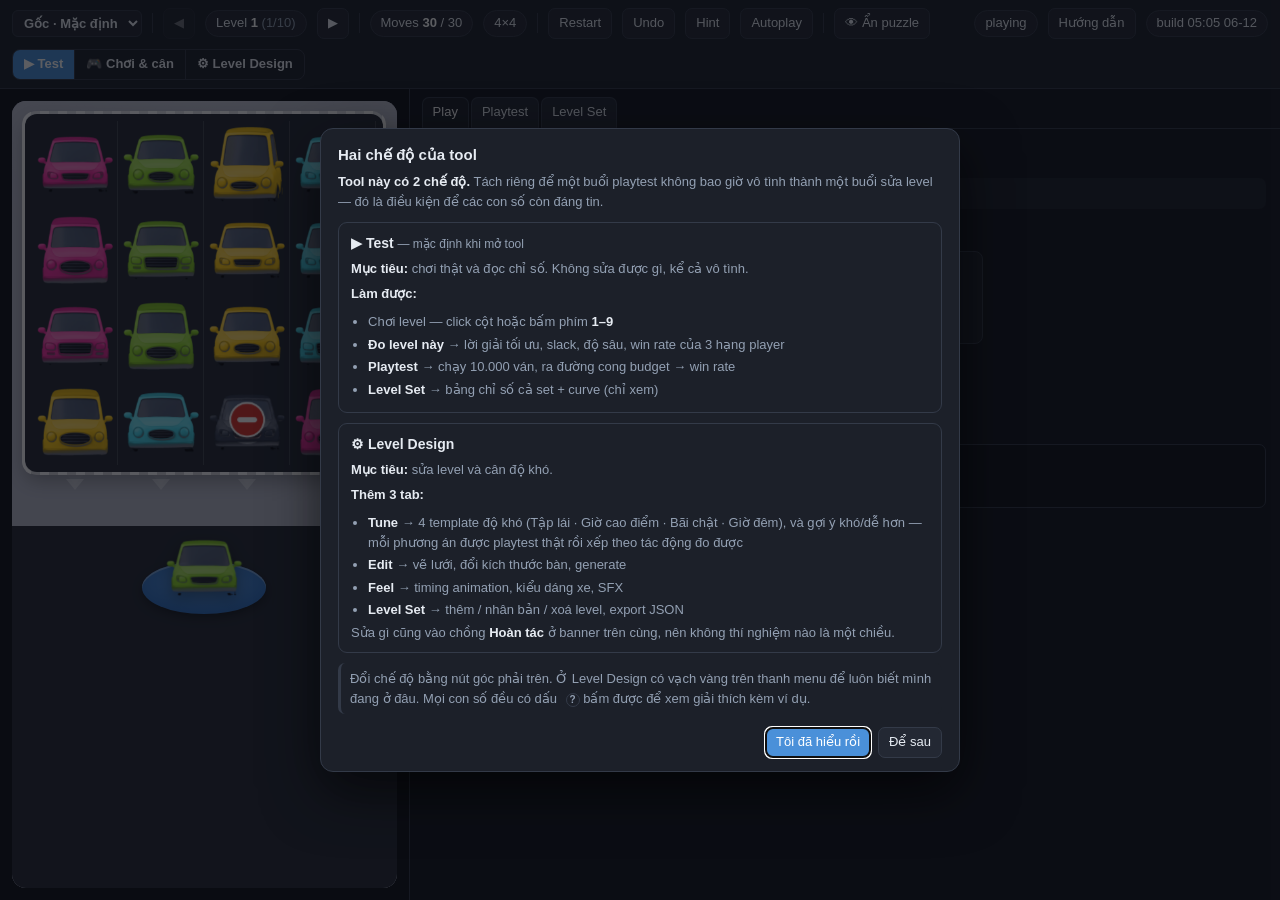
==== index.html @ ee34b53f "feat: four difficulty campaigns over the same ten levels A campaign is an approach, not a slope. Eac" ====
<!doctype html>
<html lang="vi">
<head>
<meta charset="utf-8">
<meta name="viewport" content="width=device-width,initial-scale=1">
<title>Car Sort — Level &amp; Feel Tool</title>
<link rel="icon" href="data:image/svg+xml,%3Csvg xmlns='http://www.w3.org/2000/svg' viewBox='0 0 32 32'%3E%3Crect width='32' height='32' rx='7' fill='%234a90d9'/%3E%3Crect x='7' y='5' width='18' height='22' rx='6' fill='%23f0c132'/%3E%3Crect x='11' y='21' width='10' height='3' rx='1.5' fill='%23000' opacity='.45'/%3E%3C/svg%3E">
<!-- Dev tool: the stylesheet is written with a cache-busting token because
     Chrome keeps it in the per-tab memory cache even when the server says
     no-store, and a stale sheet silently breaks the board layout. -->
<script>document.write('<link rel="stylesheet" href="css/tool.css?t=' + Date.now() + '">');</script>
</head>
<body>
<div id="app">
  <div id="top">
    <select id="setPick" title="Bộ cấp độ — đổi bộ là về level 1"></select>
    <span class="sep"></span>
    <button id="prevLv" title="Level trước">◀</button>
    <span class="badge">Level <b id="lvName">1</b> <span id="lvCount" style="color:var(--ink-dim)"></span></span>
    <button id="nextLv" title="Level sau">▶</button>
    <span class="sep"></span>
    <span class="badge" id="movesBadge">Moves <b>0</b></span>
    <span class="badge" id="sizeBadge">4×4</span>
    <span class="sep"></span>
    <button id="restart">Restart</button>
    <button id="undo">Undo</button>
    <button id="hint">Hint</button>
    <button id="autoplay">Autoplay</button>
    <span class="sep"></span>
    <button id="boardToggle" title="Ẩn/hiện khung puzzle — chỉ là hiển thị, không ảnh hưởng logic (phím B)"></button>
    <span class="grow"></span>
    <span class="badge" id="statusBadge">playing</span>
    <button id="helpGuide" title="Hướng dẫn 2 chế độ">Hướng dẫn</button>
    <span class="badge" id="buildStamp" title="thời điểm src/tool.js được sửa lần cuối — dùng để biết browser đã nạp bản mới chưa">build …</span>
    <span class="modes" id="modeSwitch">
      <button data-mode="test" title="Chỉ chơi và đọc chỉ số, không sửa được gì">▶ Test</button>
      <button data-mode="playtune" title="Chơi rồi nâng/hạ bậc ngay tại bàn, ghi nhật ký">🎮 Chơi &amp; cân</button>
      <button data-mode="design" title="Sửa lưới, cân độ khó, game feel">⚙ Level Design</button>
    </span>
  </div>

  <div id="playtuneBar"></div>
  <div id="tuneBanner"></div>

  <div id="main">
    <div id="boardWrap">
      <div id="stage">
        <div class="result" id="result"></div>
      </div>
    </div>

    <div id="side">
      <div id="tabs">
        <button data-tab="play" class="on">Play</button>
        <button class="playtune-only" data-tab="journal">Nhật ký</button>
        <button class="design-only" data-tab="tune">Tune</button>
        <button class="design-only" data-tab="edit">Edit</button>
        <button data-tab="playtest">Playtest</button>
        <button class="design-only" data-tab="feel">Feel</button>
        <button data-tab="set">Level Set</button>
      </div>
      <div id="panels">

        <div class="panel on" data-panel="play">
          <div class="row">
            <button class="primary" id="analyzePlay">Đo level này</button>
            <span class="hint" id="analyzePlayNote" style="margin:0">chạy solver + playtest nhanh để xem chỉ số</span>
          </div>
          <div class="flag" id="modeHint" style="margin-bottom:10px"></div>
          <h3>Level hiện tại</h3>
          <div class="metrics" id="playMetrics"></div>
          <h3>Đọc số thế nào</h3>
          <div class="hint">Bấm dấu <span class="help" data-help="do-sau"></span> cạnh bất kỳ con số nào để xem giải thích kèm ví dụ lấy từ chính 10 level này.</div>
          <h3>Move log</h3>
          <div class="log" id="moveLog">—</div>
        </div>

        <div class="panel" data-panel="journal">
          <div id="setIntent" class="card"></div>
          <h3>Bậc đã chốt cho từng level</h3>
          <div id="journalSet"></div>
          <h3>Curve bậc</h3>
          <div id="journalCurve"></div>
          <h3>Nhật ký lượt chơi</h3>
          <div class="row">
            <button id="journalClear">Xoá nhật ký</button>
            <button id="journalCopy">Copy JSON</button>
            <span class="hint" id="journalCount" style="margin:0"></span>
          </div>
          <div id="journalLog"></div>
        </div>

        <div class="panel" data-panel="tune">
          <h3>Template độ khó <span class="help" data-help="template"></span></h3>
          <div class="row">
            <span class="hint" id="tplNow" style="margin:0">—</span>
          </div>
          <div class="row">
            <label style="min-width:0">Áp dụng cho</label>
            <select id="tplScope">
              <option value="one">chỉ level đang chọn</option>
              <option value="all">toàn bộ level</option>
              <option value="range">khoảng tuỳ chọn</option>
            </select>
            <span id="tplRange" style="display:none">
              <label style="min-width:0">từ</label>
              <input type="number" id="tplFrom" value="1" min="1" style="width:56px">
              <label style="min-width:0">đến</label>
              <input type="number" id="tplTo" value="10" min="1" style="width:56px">
            </span>
            <span class="grow" style="flex:1"></span>
            <label style="min-width:0">seed</label>
            <input type="number" id="tplSeed" value="1" style="width:56px">
            <span class="hint" id="tplProgress" style="margin:0"></span>
          </div>
          <div id="tplCards"></div>
          <details style="margin-top:8px">
            <summary class="hint" style="cursor:pointer">Sửa template (JSON)</summary>
            <textarea id="tplJson" rows="14" spellcheck="false"></textarea>
            <div class="row"><button id="tplLoad">Nạp JSON này</button><button id="tplReset">Về mặc định</button></div>
          </details>

          <h3>Cân chỉnh độ khó <span class="help" data-help="do-kho"></span></h3>
          <div class="metrics" id="tunerScore"></div>
          <div class="row" style="margin-top:9px">
            <button class="primary" id="wantHarder">Muốn khó hơn</button>
            <button class="primary" id="wantEasier">Muốn dễ hơn</button>
            <label style="min-width:0">playout / phương án <span class="help" data-help="playout-runs"></span></label>
            <input type="number" id="suggestRuns" value="900" step="300" style="width:82px">
            <span id="suggestProgress" class="hint" style="margin:0"></span>
          </div>
          <div id="suggestions"></div>

          <h3>Phân tích solver</h3>
          <div class="row">
            <button class="primary" id="analyze">Analyze level này</button>
            <label style="min-width:0">node cap</label>
            <input type="number" id="nodeCap" value="300000" step="50000" style="width:96px">
            <label style="min-width:0">playouts</label>
            <input type="number" id="runs" value="300" step="50" style="width:74px">
            <label style="min-width:0">lỗi tay <span class="help" data-help="loi-tay"></span></label>
            <input type="number" id="eps" value="0.08" step="0.02" min="0" max="1" style="width:64px">
          </div>
          <div class="metrics" id="tuneMetrics"></div>
          <h3>Đánh giá</h3>
          <div class="flags" id="tuneFlags"></div>
          <h3>Move budget</h3>
          <div class="row">
            <label>slack mục tiêu</label>
            <input type="number" id="slackTarget" value="1.6" step="0.1" min="1" style="width:74px">
            <button id="applyBudget">Set budget = minMoves × slack</button>
          </div>
          <h3>Lời giải tối ưu</h3>
          <div class="log" id="solutionLog">chưa analyze</div>
        </div>

        <div class="panel" data-panel="edit">
          <div class="row">
            <label>cols × rows</label>
            <input type="number" id="edCols" min="2" max="9" style="width:60px">
            <input type="number" id="edRows" min="2" max="9" style="width:60px">
            <label style="min-width:0">moves</label>
            <input type="number" id="edMoves" min="1" style="width:74px">
            <label style="min-width:0">theme</label>
            <select id="edTheme"><option value="city">city</option><option value="suburb">suburb</option></select>
          </div>
          <h3>Brush</h3>
          <div class="swatches" id="brushes"></div>
          <div class="row" style="margin-top:7px">
            <label style="min-width:0"><input type="checkbox" id="brushHidden"> tô kèm ẩn (?)</label>
            <span class="hint" style="margin:0">Click ô = tô. Right-click ô = bật/tắt ẩn.</span>
          </div>
          <h3>Grid <span class="hint" style="margin:0">(hàng trên = đỉnh cột, xe chèn vào đây)</span></h3>
          <div id="editGrid"></div>
          <div class="row"><label>xe trên pad</label><div id="padCell"></div></div>
          <h3>Đếm xe</h3>
          <div class="countList" id="counts"></div>
          <div class="flags" id="editFlags" style="margin-top:8px"></div>
          <h3>Generate</h3>
          <div class="row">
            <label>số màu</label><input type="number" id="genColors" value="4" min="1" max="9" style="width:60px">
            <label style="min-width:0">strays</label><input type="number" id="genStrays" value="6" min="0" style="width:60px">
            <label style="min-width:0">ẩn</label><input type="number" id="genHidden" value="0" min="0" style="width:60px">
            <label style="min-width:0">seed</label><input type="number" id="genSeed" value="1" style="width:60px">
          </div>
          <div class="row">
            <label><input type="checkbox" id="genRevInGrid" checked> xe ngược chiều nằm trong grid</label>
            <button id="genBtn">Generate vào level này</button>
          </div>
          <div class="hint">Sinh từ bàn đã giải rồi chỉ đổi chỗ 2 xe, nên luôn hợp lệ. <b>strays</b> = số lần đổi chỗ, là dial độ khó chính. Muốn có <b>choice</b> thật thì đặt số màu &lt; số cột — khi đó 2 cột cùng màu và player phải chọn.</div>
        </div>

        <div class="panel" data-panel="playtest">
          <div class="row">
            <button class="primary" id="runPlaytest">Chạy playtest</button>
            <label style="min-width:0">số lần</label>
            <input type="number" id="ptRuns" value="10000" step="1000" style="width:96px">
            <label style="min-width:0"><input type="checkbox" id="ptBlind" checked> player không thấy xe ẩn</label>
            <span id="ptProgress" class="hint" style="margin:0"></span>
          </div>
          <div class="hint">Mỗi lần chơi được chạy với budget <b>không giới hạn</b> rồi ghi lại số move thực dùng. Một lượt chạy cho ra luôn cả đường cong budget → win rate, nên câu hỏi không còn là "50 move có ổn không" mà là "muốn win rate bao nhiêu thì đặt budget mấy".</div>
          <div id="ptSummary"></div>
          <h3>Budget → win rate <span class="help" data-help="budget-curve"></span></h3>
          <div id="ptCurve"></div>
          <h3>Số move thực dùng</h3>
          <div id="ptHist"></div>
          <h3>Kết luận <span class="help" data-help="no-dead-end"></span></h3>
          <div class="flags" id="ptFlags"></div>
        </div>

        <div class="panel" data-panel="feel">
          <div class="row">
            <label>preset</label>
            <select id="feelPreset"></select>
            <button id="feelReset">Reset</button>
            <label style="min-width:0"><input type="checkbox" id="sfxOn" checked> SFX</label>
            <label style="min-width:0"><input type="checkbox" id="useSprites"> dùng sprite xe (assets/shapes)</label>
          </div>
          <div id="feelSliders"></div>
          <h3>Feel JSON</h3>
          <textarea id="feelJson" rows="9" spellcheck="false"></textarea>
          <div class="row"><button id="feelLoad">Load JSON này</button><button id="feelCopy">Copy</button></div>
        </div>

        <div class="panel" data-panel="set">
          <div class="row">
            <button class="primary" id="runAll">Analyze cả set</button>
            <span class="design-only"><button id="addLevel">+ Level</button></span>
            <span class="design-only"><button id="dupLevel">Duplicate</button></span>
            <span class="design-only"><button id="delLevel">Delete</button></span>
          </div>
          <div id="setTableWrap"><table class="grid" id="setTable"></table></div>
          <h3>Curve</h3>
          <div id="curve"></div>
          <div class="design-only">
            <h3>Export</h3>
            <div class="row">
              <button class="primary" id="exportBtn">Xuất JSON set</button>
              <button id="downloadBtn">Download .json</button>
              <button id="importBtn">Import từ textarea</button>
            </div>
            <textarea id="exportJson" rows="14" spellcheck="false"></textarea>
          </div>
        </div>

      </div>
    </div>
  </div>
</div>

<script>
/* Dev tool: every module is written with a cache-busting token. Chrome keeps
   src/*.js in the per-tab memory cache even when the server says no-store, and
   a stale module presents as "my change did not show up". document.write keeps
   the load order, which plain dynamic injection would not. */
(function () {
  var t = Date.now();
  [ 'help', 'modal', 'sprites', 'engine', 'levels', 'sets', 'solver', 'gen', 'playtest',
    'tuner', 'difficulty', 'feel', 'render', 'tool'
  ].forEach(function (m) {
    document.write('<script src="src/' + m + '.js?t=' + t + '"><\/script>');
  });
})();
</script>
</body>
</html>
---- css/tool.css ----
:root {
  --bg: #14171f;
  --panel: #1c2029;
  --panel-2: #232833;
  --line: #333a48;
  --ink: #e6ebf2;
  --ink-dim: #93a0b3;
  --accent: #4a90d9;
  --good: #4ec97a;
  --warn: #e8b13a;
  --bad: #e05c4c;
  --road: #262b36;
  --ground: #b9bccb;
}
* { box-sizing: border-box; }
html, body { height: 100%; margin: 0; }
body {
  background: var(--bg); color: var(--ink);
  font: 13px/1.45 -apple-system, "SF Pro Text", Inter, Segoe UI, Roboto, sans-serif;
  overflow: hidden;
}
button, input, select, textarea { font: inherit; color: inherit; }
button {
  background: var(--panel-2); border: 1px solid var(--line); color: var(--ink);
  border-radius: 7px; padding: 5px 10px; cursor: pointer;
}
button:hover { border-color: var(--accent); }
button:disabled { opacity: .4; cursor: default; }
button.primary { background: var(--accent); border-color: var(--accent); color: #fff; }
button.ghost { background: transparent; }
input[type="number"], input[type="text"], select, textarea {
  background: var(--panel-2); border: 1px solid var(--line); border-radius: 6px; padding: 4px 7px;
}
textarea { width: 100%; font-family: ui-monospace, SFMono-Regular, Menlo, monospace; font-size: 11px; }

/* ---------- shell ---------- */
#app { display: flex; flex-direction: column; height: 100%; }
#top {
  display: flex; align-items: center; gap: 10px; flex-wrap: wrap;
  padding: 8px 12px; background: var(--panel); border-bottom: 1px solid var(--line);
}
#top .sep { width: 1px; height: 20px; background: var(--line); }
#top .grow { flex: 1; }
.badge {
  background: var(--panel-2); border: 1px solid var(--line); border-radius: 999px;
  padding: 3px 10px; font-variant-numeric: tabular-nums;
}
.badge b { color: #fff; }
.badge.warn { border-color: var(--warn); color: var(--warn); }
.badge.bad { border-color: var(--bad); color: var(--bad); }
.badge.good { border-color: var(--good); color: var(--good); }

#main { flex: 1; display: flex; min-height: 0; }
#boardWrap {
  flex: 0 0 clamp(300px, 32vw, 520px);
  display: flex; align-items: stretch; padding: 12px;
  border-right: 1px solid var(--line); background: #10131a;
}
#side { flex: 1; min-width: 0; display: flex; flex-direction: column; }
#tabs { display: flex; gap: 2px; padding: 8px 12px 0; border-bottom: 1px solid var(--line); }
#tabs button { border-radius: 7px 7px 0 0; border-bottom-color: transparent; }
#tabs button.on { background: var(--panel); color: #fff; border-color: var(--line); border-bottom-color: var(--panel); }
#panels { flex: 1; overflow: auto; padding: 12px 14px 40px; }
.panel { display: none; }
.panel.on { display: block; }

h3 { margin: 16px 0 8px; font-size: 12px; letter-spacing: .06em; text-transform: uppercase; color: var(--ink-dim); }
h3:first-child { margin-top: 0; }
.row { display: flex; align-items: center; gap: 8px; margin-bottom: 7px; flex-wrap: wrap; }
.row > label { min-width: 116px; color: var(--ink-dim); }
.hint { color: var(--ink-dim); font-size: 12px; margin: 6px 0; }
.card { background: var(--panel); border: 1px solid var(--line); border-radius: 9px; padding: 10px 12px; margin-bottom: 10px; }

/* ---------- metrics ---------- */
.metrics { display: grid; grid-template-columns: repeat(auto-fill, minmax(126px, 1fr)); gap: 8px; }
.metric { background: var(--panel); border: 1px solid var(--line); border-radius: 8px; padding: 8px 10px; }
.metric .k { color: var(--ink-dim); font-size: 11px; }
.metric .v { font-size: 19px; font-variant-numeric: tabular-nums; }
.metric.good { border-color: rgba(78,201,122,.55); }
.metric.warn { border-color: rgba(232,177,58,.55); }
.metric.bad  { border-color: rgba(224,92,76,.6); }
.metric .n { color: var(--ink-dim); font-size: 11px; }

table.grid { width: 100%; border-collapse: collapse; font-variant-numeric: tabular-nums; }
table.grid th, table.grid td { padding: 5px 7px; border-bottom: 1px solid var(--line); text-align: right; }
table.grid th { color: var(--ink-dim); font-weight: 500; font-size: 11px; text-align: right; }
table.grid th:first-child, table.grid td:first-child { text-align: left; }
table.grid tr.on td { background: rgba(74,144,217,.14); }
table.grid tbody tr { cursor: pointer; }
table.grid tbody tr:hover td { background: rgba(255,255,255,.04); }
td.f-bad { color: var(--bad); } td.f-warn { color: var(--warn); } td.f-good { color: var(--good); }

.flags { display: flex; flex-direction: column; gap: 5px; }
.flag { padding: 6px 9px; border-radius: 7px; border-left: 3px solid var(--line); background: var(--panel); }
.flag.bad { border-left-color: var(--bad); }
.flag.warn { border-left-color: var(--warn); }
.flag.good { border-left-color: var(--good); }

/* ---------- editor ---------- */
.swatches { display: flex; flex-wrap: wrap; gap: 5px; }
.sw {
  width: 26px; height: 26px; border-radius: 6px; border: 2px solid transparent;
  cursor: pointer; position: relative;
}
.sw.on { border-color: #fff; }
.sw.rev { background: #3a4050; display: grid; place-items: center; }
.sw.rev::after { content: ''; width: 15px; height: 15px; border-radius: 50%; background: #d8332b; box-shadow: inset 0 0 0 2px #fff; }
.sw.rev::before { content: ''; position: absolute; width: 9px; height: 2.5px; background: #fff; border-radius: 2px; z-index: 2; }
.sw.q { background: #171a22; color: #7b7ce0; font-weight: 700; display: grid; place-items: center; }
.editGrid { display: inline-grid; gap: 3px; margin: 6px 0; }
.editCell {
  width: 30px; height: 34px; border-radius: 6px; cursor: pointer;
  border: 1px solid rgba(0,0,0,.35); position: relative;
}
.editCell.hid::after {
  content: '?'; position: absolute; inset: 0; display: grid; place-items: center;
  background: rgba(8,9,14,.82); color: #8f90ee; font-weight: 700; border-radius: 5px;
}
.editCell.rev { background: #3a4050; }
.editCell.rev::before {
  content: ''; position: absolute; inset: 0; margin: auto; width: 15px; height: 15px;
  border-radius: 50%; background: #d8332b; box-shadow: inset 0 0 0 2px #fff;
}
.editCell.rev::after {
  content: ''; position: absolute; inset: 0; margin: auto; width: 9px; height: 2.5px;
  background: #fff; border-radius: 2px; z-index: 2;
}
.countList { display: flex; flex-wrap: wrap; gap: 6px; }
.countPill { display: flex; align-items: center; gap: 5px; background: var(--panel); border: 1px solid var(--line); border-radius: 999px; padding: 2px 9px 2px 4px; }
.countPill i { width: 14px; height: 14px; border-radius: 4px; display: block; }
.countPill.bad { border-color: var(--bad); color: var(--bad); }

/* ---------- feel sliders ---------- */
.slider { display: grid; grid-template-columns: 1fr 132px 58px; gap: 9px; align-items: center; margin-bottom: 5px; }
.slider label { color: var(--ink-dim); }
.slider output { text-align: right; font-variant-numeric: tabular-nums; }
input[type="range"] { width: 100%; accent-color: var(--accent); }

/* ================= BOARD ================= */
.stage {
  position: relative; flex: 1; border-radius: 14px; overflow: hidden;
  background: var(--ground);
  --ground: #b9bccb;
}
.stage.theme-suburb { --ground: #c9c3b4; }
.stage::before {
  content: ''; position: absolute; inset: 0;
  background:
    radial-gradient(120% 60% at 50% -10%, rgba(255,255,255,.16), transparent 60%),
    var(--ground);
}
.stage::after {
  content: ''; position: absolute; left: 0; right: 0; bottom: 0; height: 46%;
  background: var(--road);
}
.stage.shake { animation: shake .26s; }
@keyframes shake {
  0%,100% { transform: translateX(0); }
  25% { transform: translateX(-5px); } 75% { transform: translateX(5px); }
}

.lot { position: absolute; border-radius: 12px; background: var(--road); z-index: 1;
       box-shadow: 0 0 0 3px rgba(255,255,255,.55), 0 8px 20px rgba(0,0,0,.3); }
.lot::before {
  content: ''; position: absolute; inset: -3px; border-radius: 13px;
  background: repeating-linear-gradient(90deg, #fff 0 9px, transparent 9px 18px);
  -webkit-mask: linear-gradient(#000 0 0) content-box, linear-gradient(#000 0 0);
  -webkit-mask-composite: xor; mask-composite: exclude; padding: 3px; opacity: .85;
}
.lot-inner { position: absolute; }
.lot-inner::before {
  content: ''; position: absolute; inset: 0;
  background: repeating-linear-gradient(90deg,
    transparent 0 calc(var(--cell) - 1px), rgba(255,255,255,.13) calc(var(--cell) - 1px) var(--cell));
}
.gate-row { position: absolute; display: flex; z-index: 2; }
.gate { position: relative; display: grid; place-items: center; }
.gate-arrow {
  width: 0; height: 0; border-left: 9px solid transparent; border-right: 9px solid transparent;
  border-top: 11px solid rgba(255,255,255,.30);
  filter: drop-shadow(0 -5px 0 rgba(255,255,255,.16));
}
.gate.done .gate-arrow { display: none; }
.gate-check { display: none; }
.gate.done .gate-check {
  display: block; width: 19px; height: 19px; border-radius: 5px;
  background: #2f7de0; box-shadow: 0 0 0 2px #fff inset, 0 2px 6px rgba(0,0,0,.4);
  position: relative;
}
.gate.done .gate-check::after {
  content: ''; position: absolute; left: 5px; top: 3px; width: 6px; height: 10px;
  border: solid #6ee07a; border-width: 0 2.6px 2.6px 0; transform: rotate(42deg);
}
.gate.nudge { animation: nudge .4s; }
@keyframes nudge { 0%,100% { transform: translateY(0); } 50% { transform: translateY(4px); } }

.pad-spot {
  position: absolute; z-index: 1; border-radius: 50%;
  background: radial-gradient(60% 60% at 50% 40%, #5a9ce8, #2f6fc0);
  box-shadow: 0 4px 10px rgba(0,0,0,.35), inset 0 2px 0 rgba(255,255,255,.3);
}
.car-layer, .hit-layer, .fx-layer { position: absolute; inset: 0; }
.car-layer { z-index: 3; }
.hit-layer { z-index: 5; }
.fx-layer { z-index: 6; pointer-events: none; }

.hit { position: absolute; cursor: pointer; border-radius: 8px; }
.hit:hover { background: rgba(255,255,255,.07); }
.hit.locked { cursor: default; }
.hit.locked:hover { background: none; }
.hit.hint { animation: hintPulse .7s 2; background: rgba(255,255,255,.16); }
.hit.bad { animation: hintPulse .7s 1; background: rgba(224,92,76,.25); }
@keyframes hintPulse { 0%,100% { box-shadow: inset 0 0 0 0 rgba(255,255,255,.7); } 50% { box-shadow: inset 0 0 0 3px rgba(255,255,255,.7); } }

/* ---------- the car ---------- */
.car {
  position: absolute; left: 0; top: 0; will-change: transform;
  --car-color: #888; --shadow: .45; --pop: 1.14; --pop-dur: 300ms;
}
.car-body {
  position: absolute; inset: 0; border-radius: 26% 26% 30% 30% / 20% 20% 22% 22%;
  background:
    linear-gradient(180deg, color-mix(in srgb, var(--car-color) 82%, #fff) 0%, var(--car-color) 42%,
                    color-mix(in srgb, var(--car-color) 78%, #000) 100%);
  box-shadow:
    0 calc(4px * var(--shadow)) calc(9px * var(--shadow)) rgba(0,0,0,calc(.6 * var(--shadow))),
    inset 0 -2px 3px rgba(0,0,0,.28), inset 0 2px 2px rgba(255,255,255,.28);
}
.car-body::before, .car-body::after {   /* wing mirrors */
  content: ''; position: absolute; top: 31%; width: 9%; height: 11%; border-radius: 3px;
  background: color-mix(in srgb, var(--car-color) 70%, #000);
}
.car-body::before { left: -6%; }
.car-body::after  { right: -6%; }
.car-roof {
  position: absolute; left: 15%; right: 15%; top: 6%; height: 40%;
  border-radius: 30% 30% 14% 14% / 34% 34% 16% 16%;
  background: linear-gradient(180deg, color-mix(in srgb, var(--car-color) 90%, #fff), var(--car-color));
}
.car-glass {
  position: absolute; left: 19%; right: 19%; top: 40%; height: 21%;
  border-radius: 18% 18% 34% 34% / 40%;
  background: linear-gradient(180deg, rgba(255,255,255,.34), rgba(255,255,255,.10));
  box-shadow: inset 0 1px 2px rgba(0,0,0,.18);
}
.car-grill {
  position: absolute; left: 32%; right: 32%; bottom: 9%; height: 7%;
  border-radius: 4px; background: rgba(0,0,0,.4);
  box-shadow: inset 0 1px 1px rgba(255,255,255,.18);
}
.car-lights { position: absolute; left: 0; right: 0; bottom: 18%; }
.car-lights i {
  position: absolute; width: 15%; height: 0; padding-bottom: 15%; border-radius: 50%;
  background: radial-gradient(circle at 40% 35%, #fff, color-mix(in srgb, var(--car-color) 55%, #fff));
  opacity: .92;
}
.car-lights i:first-child { left: 13%; }
.car-lights i:last-child  { right: 13%; }
.car-eyes { position: absolute; left: 0; right: 0; top: 44%; display: none; }
.car.is-happy .car-eyes { display: block; }
.car-eyes i {
  position: absolute; width: 15%; height: 0; padding-bottom: 9%;
  border-bottom: 2.2px solid #2a2d38; border-radius: 0 0 50% 50%;
}
.car-eyes i:first-child { left: 24%; }
.car-eyes i:last-child  { right: 24%; }

.car.is-rev .car-roof, .car.is-rev .car-glass, .car.is-rev .car-grill, .car.is-rev .car-lights { opacity: .28; }
.car-sign { display: none; }
.car.is-rev .car-sign {
  display: block; position: absolute; inset: 0; margin: auto;
  width: 46%; height: 0; padding-bottom: 46%; border-radius: 50%;
  background: #d8332b; box-shadow: 0 0 0 3px #fff, 0 2px 5px rgba(0,0,0,.45); z-index: 3;
}
.car.is-rev .car-sign::after {
  content: ''; position: absolute; left: 18%; right: 18%; top: 44%; height: 12%;
  background: #fff; border-radius: 3px;
}
.car-q { display: none; }
.car.is-hidden .car-body {
  background: linear-gradient(180deg, #1e2230, #0e111a);
  box-shadow: 0 calc(4px * var(--shadow)) calc(9px * var(--shadow)) rgba(0,0,0,.6), inset 0 0 0 1px rgba(120,124,230,.25);
}
.car.is-hidden .car-roof, .car.is-hidden .car-glass,
.car.is-hidden .car-grill, .car.is-hidden .car-lights,
.car.is-hidden .car-sign, .car.is-hidden .car-eyes { opacity: .12; }
.car.is-hidden .car-q {
  display: grid; place-items: center; position: absolute; inset: 0; z-index: 3;
  color: #7d7fe6; font-weight: 800; font-size: 150%; text-shadow: 0 1px 3px rgba(0,0,0,.6);
}
.car-sprite {
  position: absolute; inset: 0; width: 100%; height: 100%; object-fit: contain;
  display: none; pointer-events: none; z-index: 4;
}
.car.use-sprite .car-sprite { display: block; }
.car.use-sprite .car-sprite[data-missing] { display: none; }
/* sprite drawn, CSS car hidden — unless the file failed to load */
.car.use-sprite:not(:has(.car-sprite[data-missing])) .car-body,
.car.use-sprite:not(:has(.car-sprite[data-missing])) .car-roof,
.car.use-sprite:not(:has(.car-sprite[data-missing])) .car-glass,
.car.use-sprite:not(:has(.car-sprite[data-missing])) .car-grill,
.car.use-sprite:not(:has(.car-sprite[data-missing])) .car-lights { opacity: 0; }
.car.is-pad { filter: drop-shadow(0 6px 8px rgba(0,0,0,.4)); }
.car.pop { animation: pop var(--pop-dur) cubic-bezier(.34,1.56,.64,1); }
@keyframes pop {
  0% { scale: 1; } 45% { scale: var(--pop); } 100% { scale: 1; }
}

/* ---------- result screen ---------- */
.result {
  position: absolute; inset: 0; z-index: 10; display: none; place-items: center;
  background: rgba(8,10,16,.72); cursor: pointer; padding: 16px;
  animation: resultIn .22s ease-out;
}
.stage.won .result, .stage.lost .result { display: grid; }
@keyframes resultIn { from { opacity: 0; } to { opacity: 1; } }
.result-card {
  background: var(--panel); border: 1px solid var(--line); border-radius: 14px;
  padding: 16px 18px; text-align: center; width: 100%; max-width: 300px;
  box-shadow: 0 16px 44px rgba(0,0,0,.55);
}
.result-title { font-size: 21px; font-weight: 800; letter-spacing: .04em; margin-bottom: 3px; }
.stage.won .result-title { color: #7ee089; }
.stage.lost .result-title { color: #e88b7f; }
.result-sub { color: var(--ink-dim); font-size: 12px; margin-bottom: 12px; }
.result-primary {
  width: 100%; padding: 11px; font-size: 15px; font-weight: 700;
  background: var(--accent); border-color: var(--accent); color: #fff; border-radius: 9px;
}
.result-secondary { display: flex; gap: 6px; justify-content: center; margin-top: 8px; flex-wrap: wrap; }
.result-secondary button { font-size: 12px; padding: 5px 10px; }
.result-tap { color: var(--ink-dim); font-size: 11px; margin-top: 9px; }
.result-note {
  margin-top: 11px; padding: 7px 9px; border-radius: 7px; text-align: left;
  border-left: 3px solid var(--warn); background: rgba(232,177,58,.08);
  color: var(--ink-dim); font-size: 11px; line-height: 1.45;
}
.result-note b { color: var(--ink); }

/* ---------- tuning banner ---------- */
#tuneBanner:empty { display: none; }
#tuneBanner {
  display: flex; align-items: center; gap: 9px; flex-wrap: wrap;
  padding: 7px 12px; background: rgba(74,144,217,.13);
  border-bottom: 1px solid var(--accent); color: var(--ink);
}
#tuneBanner .grow { flex: 1; }
#tuneBanner .what { color: var(--ink-dim); }
#tuneBanner .what b { color: var(--ink); }

.log { font-family: ui-monospace, Menlo, monospace; font-size: 11px; color: var(--ink-dim);
       max-height: 150px; overflow: auto; background: #10131a; border: 1px solid var(--line);
       border-radius: 7px; padding: 7px 9px; white-space: pre-wrap; }

/* ---------- help badges ---------- */
.help {
  display: inline-grid; place-items: center; width: 14px; height: 14px;
  border-radius: 50%; border: 1px solid var(--line); color: var(--ink-dim);
  font-size: 10px; font-weight: 700; line-height: 1; cursor: pointer;
  vertical-align: middle; margin-left: 5px; user-select: none; flex: none;
}
.help::after { content: '?'; }
.help:hover { border-color: var(--accent); color: var(--accent); }
.help.on { background: var(--accent); border-color: var(--accent); color: #fff; }
.metric .k { display: flex; align-items: center; }

.help-pop {
  position: fixed; z-index: 999; width: min(560px, calc(100vw - 24px));
  max-height: min(72vh, 680px); overflow: auto;
  background: var(--panel); border: 1px solid var(--accent); border-radius: 11px;
  padding: 13px 15px 15px; box-shadow: 0 14px 44px rgba(0,0,0,.6);
}
.help-title { font-size: 14px; font-weight: 700; margin-bottom: 6px; padding-right: 22px; }
.help-body { color: var(--ink); margin-bottom: 8px; }
.help-list { margin: 0 0 8px; padding-left: 17px; color: var(--ink-dim); }
.help-list li { margin-bottom: 3px; }
.help-list b { color: var(--ink); }
.help-ex {
  background: #10131a; border: 1px solid var(--line); border-radius: 7px;
  padding: 9px 11px; margin: 0 0 8px; font-family: ui-monospace, Menlo, monospace;
  font-size: 11px; line-height: 1.55; color: var(--ink-dim); white-space: pre-wrap;
  overflow-x: auto;
}
.help-ex b { color: var(--ink); }
.help-note {
  border-left: 3px solid var(--warn); background: rgba(232,177,58,.07);
  padding: 7px 10px; border-radius: 0 6px 6px 0; color: var(--ink-dim);
}
.help-note b { color: var(--ink); }
.help-close {
  position: absolute; top: 9px; right: 10px; width: 22px; height: 22px;
  padding: 0; border-radius: 6px; line-height: 1;
}

/* ---------- test mode hides every authoring control ---------- */
body[data-mode="test"] .design-only { display: none !important; }
body[data-mode="test"] #tuneBanner { display: none; }
#modeToggle { font-weight: 700; }
body[data-mode="design"] #modeToggle { background: var(--panel-2); border-color: var(--warn); color: var(--warn); }
body[data-mode="design"] #top { box-shadow: inset 0 2px 0 var(--warn); }

/* ---------- difficulty templates ---------- */
.tpl { background: var(--panel); border: 1px solid var(--line); border-radius: 10px;
       padding: 9px 11px; margin-bottom: 7px; }
.tpl.match { border-color: var(--accent); }
.tpl-head { display: flex; align-items: center; gap: 8px; flex-wrap: wrap; margin-bottom: 5px; }
.tpl-name { font-size: 14px; font-weight: 700; }
.tpl-axis { font-size: 11px; color: var(--ink-dim); border: 1px solid var(--line);
            border-radius: 999px; padding: 2px 8px; }
.tpl-when { color: var(--ink-dim); font-size: 11px; margin-top: 4px; }
.tpl-body { color: var(--ink-dim); margin: 5px 0; }
.tpl-body b { color: var(--ink); }
.tpl-knobs { display: flex; gap: 5px; flex-wrap: wrap; margin: 7px 0 0; }
.knob { font-size: 11px; background: var(--panel-2); border: 1px solid var(--line);
        border-radius: 6px; padding: 2px 7px; color: var(--ink-dim); }
.knob b { color: var(--ink); font-variant-numeric: tabular-nums; }
.tpl-check { margin-top: 6px; border-top: 1px solid var(--line); padding-top: 5px; }
.tpl-check:has(details:only-child) { border-top: 0; padding-top: 0; }
.crit { display: grid; grid-template-columns: 18px 1fr 74px 108px; gap: 6px;
        font-size: 12px; align-items: center; font-variant-numeric: tabular-nums; }
.crit .m { color: var(--bad); font-weight: 700; }
.crit .y { color: var(--good); font-weight: 700; }
.crit .lbl { color: var(--ink-dim); }
.crit .band { color: var(--ink-dim); text-align: right; }

/* ---------- in-tool dialogs ---------- */
.modal-back {
  position: fixed; inset: 0; z-index: 1000; display: grid; place-items: center;
  background: rgba(8,10,16,.66); padding: 18px; animation: modalIn .16s ease-out;
}
@keyframes modalIn { from { opacity: 0; } to { opacity: 1; } }
.modal {
  background: var(--panel); border: 1px solid var(--line); border-radius: 13px;
  width: 100%; max-width: 430px; max-height: 86vh; overflow: auto;
  padding: 15px 17px 13px; box-shadow: 0 20px 56px rgba(0,0,0,.62);
}
.modal.wide { max-width: 640px; }
.modal-title { font-size: 15px; font-weight: 700; margin-bottom: 7px; }
.modal-body { color: var(--ink-dim); line-height: 1.5; }
.modal-body b { color: var(--ink); }
.modal-body .crit { margin-top: 3px; }
.modal-foot { display: flex; gap: 7px; justify-content: flex-end; margin-top: 13px; flex-wrap: wrap; }
.modal-foot button.danger { border-color: var(--bad); color: var(--bad); }
.modal-progress {
  height: 6px; border-radius: 4px; background: var(--panel-2); overflow: hidden; margin-top: 11px;
}
.modal-progress i { display: block; height: 100%; width: 0; background: var(--accent); transition: width .15s linear; }
.modal-note { color: var(--ink-dim); font-size: 12px; margin-top: 7px; min-height: 17px; }
.modal-steps { margin: 9px 0 0; padding-left: 17px; }
.modal-steps li { margin-bottom: 3px; }

/* ---------- collapse the board to read the panels full width ---------- */
body.board-hidden #boardWrap { display: none; }
body.board-hidden #side { flex: 1; }

/* ---------- 3-way mode switch ---------- */
.modes { display: inline-flex; border: 1px solid var(--line); border-radius: 8px; overflow: hidden; }
.modes button { border: 0; border-radius: 0; background: transparent; padding: 5px 11px; font-weight: 600; }
.modes button + button { border-left: 1px solid var(--line); }
.modes button.on { background: var(--accent); color: #fff; }
body[data-mode="playtune"] .modes button.on { background: #7a52d0; }
body[data-mode="design"] .modes button.on { background: var(--warn); color: #1b1d24; }

body[data-mode="test"] .design-only,
body[data-mode="test"] .playtune-only,
body[data-mode="playtune"] .design-only,
body[data-mode="design"] .playtune-only { display: none !important; }
body[data-mode="playtune"] #top { box-shadow: inset 0 2px 0 #7a52d0; }

/* ---------- play & tune strip ---------- */
#playtuneBar:empty { display: none; }
#playtuneBar {
  display: flex; align-items: center; gap: 9px; flex-wrap: wrap;
  padding: 8px 12px; background: rgba(122,82,208,.14); border-bottom: 1px solid #7a52d0;
}
#playtuneBar .grow { flex: 1; }
#playtuneBar .tierNow { font-size: 15px; font-weight: 700; }
#playtuneBar .est { color: var(--ink-dim); font-size: 12px; }
#playtuneBar button.lock { background: #3f9c5a; border-color: #3f9c5a; color: #fff; font-weight: 700; }
.tierPill {
  display: inline-flex; align-items: center; justify-content: center;
  min-width: 24px; height: 22px; padding: 0 6px; border-radius: 6px;
  background: var(--panel-2); border: 1px solid var(--line); font-variant-numeric: tabular-nums;
}
.tierPill.set { background: #3f9c5a; border-color: #3f9c5a; color: #fff; font-weight: 700; }

.jrow { display: grid; grid-template-columns: 58px 44px 1fr 78px 96px; gap: 7px;
        align-items: center; padding: 4px 0; border-bottom: 1px solid var(--line);
        font-size: 12px; font-variant-numeric: tabular-nums; }
.jrow.win .oc { color: var(--good); }
.jrow.lose .oc { color: var(--bad); }
.jrow .dim { color: var(--ink-dim); }

/* ---------- tier card: picture first, prose last ---------- */
.tpl-top { display: flex; gap: 12px; align-items: flex-start; }
.tpl-thumb { flex: none; display: grid; gap: 2px; }
.tpl-thumb i {
  display: block; width: 11px; height: 13px; border-radius: 2px;
  box-shadow: inset 0 -1px 0 rgba(0,0,0,.3);
}
.tpl-thumb i.stray { box-shadow: 0 0 0 1.5px #fff, inset 0 -1px 0 rgba(0,0,0,.3); }
.tpl-thumb i.rev { background: #3a4050 !important; position: relative; }
.tpl-thumb i.rev::after {
  content: ''; position: absolute; inset: 0; margin: auto; width: 7px; height: 7px;
  border-radius: 50%; background: #d8332b; box-shadow: 0 0 0 1px #fff;
}
.tpl-thumb i.hid { background: #12151d !important; box-shadow: inset 0 0 0 1px rgba(125,127,230,.5); }
.tpl-mid { flex: 1; min-width: 0; }
.tpl-feel { font-size: 12px; color: var(--ink); margin-bottom: 5px; }
.tpl-facts { color: var(--ink-dim); font-size: 12px; }
.tpl-facts b { color: var(--ink); }

.bars { display: flex; align-items: center; gap: 10px; flex-wrap: wrap; margin-top: 5px; font-size: 11px; }
.bars .grp { display: inline-flex; align-items: center; gap: 4px; }
.bars .who { color: var(--ink-dim); }
.bars .track { width: 46px; height: 5px; border-radius: 3px; background: var(--panel-2); overflow: hidden; }
.bars .track i { display: block; height: 100%; border-radius: 3px; }
.bars .pct { font-variant-numeric: tabular-nums; color: var(--ink); min-width: 26px; }
.tpl-why { margin-top: 9px; }
.tpl-why summary { cursor: pointer; color: var(--ink-dim); font-size: 12px; }
.tpl-why .body { color: var(--ink-dim); margin-top: 6px; }
.tpl-why .body b { color: var(--ink); }
.thumbLegend { color: var(--ink-dim); font-size: 10px; text-align: center; margin-top: 4px; }

#setPick { font-weight: 700; }
#setIntent:empty { display: none; }
#setIntent .nm { font-size: 14px; font-weight: 700; }
#setIntent .lb { color: var(--ink-dim); font-size: 12px; margin-left: 6px; }
#setIntent .txt { color: var(--ink-dim); margin-top: 5px; }
#setIntent .seq { font-family: ui-monospace, Menlo, monospace; font-size: 12px; margin-top: 6px; color: var(--ink); }
#setIntent .seq i { color: var(--good); font-style: normal; font-weight: 700; }
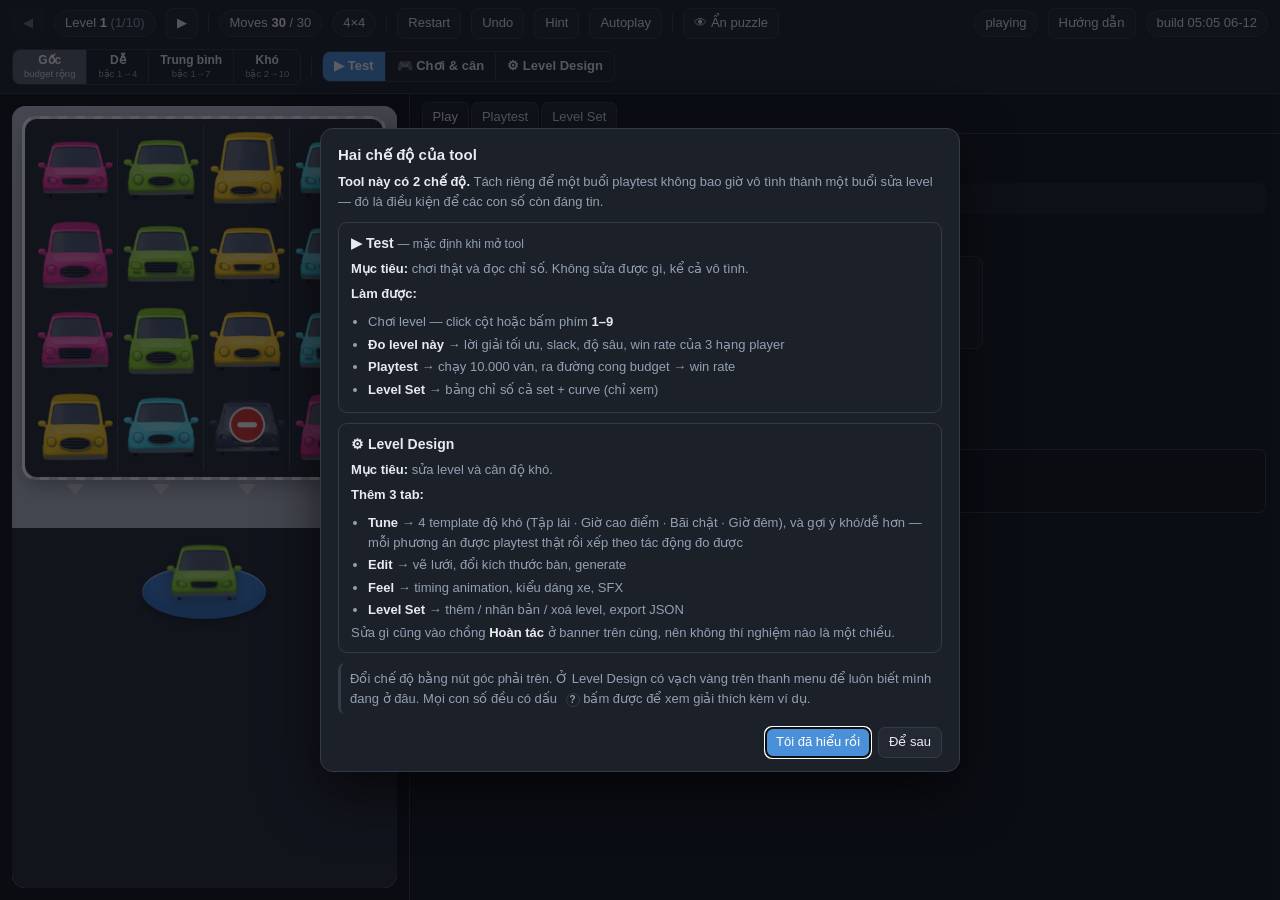
==== commit a319fa86: "fix: campaign picker leads with the difficulty word, not the campaign name "Nhịp · Trung" in a dropd" ====
--- a/index.html
+++ b/index.html
@@ -13,8 +13,6 @@
 <body>
 <div id="app">
   <div id="top">
-    <select id="setPick" title="Bộ cấp độ — đổi bộ là về level 1"></select>
-    <span class="sep"></span>
     <button id="prevLv" title="Level trước">◀</button>
     <span class="badge">Level <b id="lvName">1</b> <span id="lvCount" style="color:var(--ink-dim)"></span></span>
     <button id="nextLv" title="Level sau">▶</button>
@@ -32,6 +30,8 @@
     <span class="badge" id="statusBadge">playing</span>
     <button id="helpGuide" title="Hướng dẫn 2 chế độ">Hướng dẫn</button>
     <span class="badge" id="buildStamp" title="thời điểm src/tool.js được sửa lần cuối — dùng để biết browser đã nạp bản mới chưa">build …</span>
+    <span class="sets" id="setPick"></span>
+    <span class="sep"></span>
     <span class="modes" id="modeSwitch">
       <button data-mode="test" title="Chỉ chơi và đọc chỉ số, không sửa được gì">▶ Test</button>
       <button data-mode="playtune" title="Chơi rồi nâng/hạ bậc ngay tại bàn, ghi nhật ký">🎮 Chơi &amp; cân</button>
--- a/css/tool.css
+++ b/css/tool.css
@@ -522,10 +522,26 @@
 .tpl-why .body b { color: var(--ink); }
 .thumbLegend { color: var(--ink-dim); font-size: 10px; text-align: center; margin-top: 4px; }
 
-#setPick { font-weight: 700; }
+
 #setIntent:empty { display: none; }
 #setIntent .nm { font-size: 14px; font-weight: 700; }
 #setIntent .lb { color: var(--ink-dim); font-size: 12px; margin-left: 6px; }
 #setIntent .txt { color: var(--ink-dim); margin-top: 5px; }
 #setIntent .seq { font-family: ui-monospace, Menlo, monospace; font-size: 12px; margin-top: 6px; color: var(--ink); }
 #setIntent .seq i { color: var(--good); font-style: normal; font-weight: 700; }
+
+/* ---------- campaign picker: difficulty word first, colour does the rest ---------- */
+.sets { display: inline-flex; border: 1px solid var(--line); border-radius: 8px; overflow: hidden; }
+.sets button {
+  border: 0; border-radius: 0; background: transparent; padding: 3px 11px 4px;
+  display: flex; flex-direction: column; align-items: center; gap: 0; line-height: 1.25;
+}
+.sets button + button { border-left: 1px solid var(--line); }
+.sets button b { font-weight: 700; font-size: 12px; }
+.sets button span { font-size: 9.5px; color: var(--ink-dim); }
+.sets button.on span { color: rgba(255,255,255,.8); }
+.sets button.on[data-set="default"] { background: #5b6270; color: #fff; }
+.sets button.on[data-set="easy"]    { background: #3f9c5a; color: #fff; }
+.sets button.on[data-set="medium"]  { background: #c98a1e; color: #1b1d24; }
+.sets button.on[data-set="medium"] span { color: rgba(0,0,0,.6); }
+.sets button.on[data-set="hard"]    { background: #c4453a; color: #fff; }
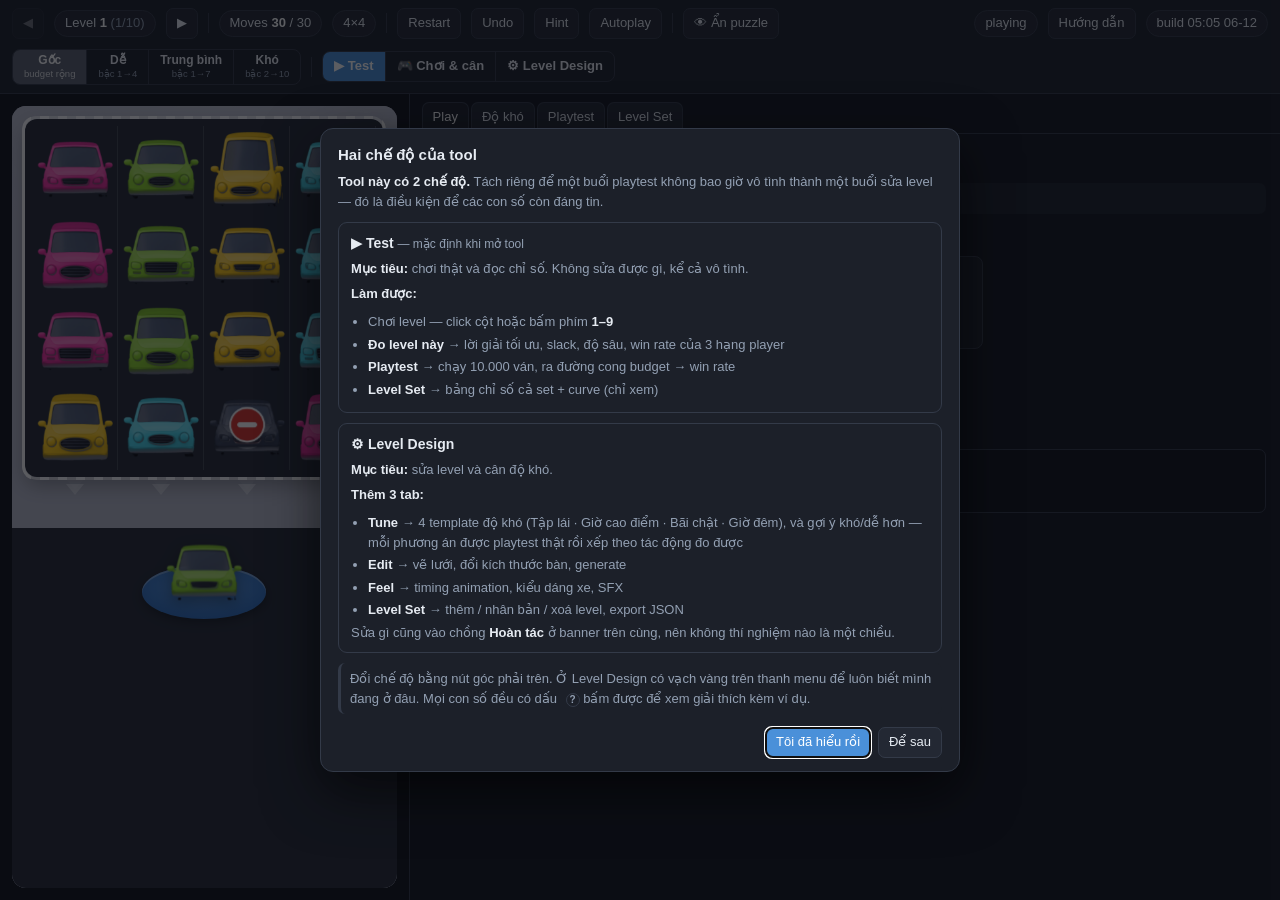
==== commit 360b1b4b: "feat: confirm campaign switches, and a Độ khó tab that shows the shape Switching campaign silently t" ====
--- a/index.html
+++ b/index.html
@@ -55,6 +55,7 @@
         <button class="playtune-only" data-tab="journal">Nhật ký</button>
         <button class="design-only" data-tab="tune">Tune</button>
         <button class="design-only" data-tab="edit">Edit</button>
+        <button data-tab="curve">Độ khó</button>
         <button data-tab="playtest">Playtest</button>
         <button class="design-only" data-tab="feel">Feel</button>
         <button data-tab="set">Level Set</button>
@@ -190,6 +191,21 @@
           <div class="hint">Sinh từ bàn đã giải rồi chỉ đổi chỗ 2 xe, nên luôn hợp lệ. <b>strays</b> = số lần đổi chỗ, là dial độ khó chính. Muốn có <b>choice</b> thật thì đặt số màu &lt; số cột — khi đó 2 cột cùng màu và player phải chọn.</div>
         </div>
 
+        <div class="panel" data-panel="curve">
+          <div class="row">
+            <span class="hint" style="margin:0" id="curveWho"></span>
+            <span class="grow" style="flex:1"></span>
+            <button class="primary" id="curveMeasure">Đo cả bộ</button>
+            <span class="hint" id="curveProgress" style="margin:0"></span>
+          </div>
+          <h3>Bốn bộ cạnh nhau</h3>
+          <div id="curveCompare"></div>
+          <h3>Bộ đang chọn</h3>
+          <div id="curveActive"></div>
+          <h3>Từng level</h3>
+          <div id="curveLevels"></div>
+        </div>
+
         <div class="panel" data-panel="playtest">
           <div class="row">
             <button class="primary" id="runPlaytest">Chạy playtest</button>
--- a/css/tool.css
+++ b/css/tool.css
@@ -545,3 +545,21 @@
 .sets button.on[data-set="medium"]  { background: #c98a1e; color: #1b1d24; }
 .sets button.on[data-set="medium"] span { color: rgba(0,0,0,.6); }
 .sets button.on[data-set="hard"]    { background: #c4453a; color: #fff; }
+
+/* ---------- difficulty curve tab ---------- */
+.lvRow { display: grid; grid-template-columns: auto 34px 1fr 180px; gap: 11px;
+         align-items: center; padding: 8px 0; border-bottom: 1px solid var(--line); }
+.lvRow.breather { background: rgba(63,156,90,.07); }
+.lvRow .no { font-variant-numeric: tabular-nums; color: var(--ink-dim); font-size: 12px; text-align: center; }
+.lvRow .no b { display: block; color: var(--ink); font-size: 14px; }
+.lvRow .txt { min-width: 0; }
+.lvRow .feel { font-size: 12px; color: var(--ink); }
+.lvRow .meta { font-size: 11px; color: var(--ink-dim); margin-top: 2px; }
+.lvRow .meta .bt { color: var(--good); font-weight: 700; }
+.miniThumb { display: grid; gap: 1px; }
+.miniThumb i { display: block; width: 8px; height: 9px; border-radius: 2px; }
+.miniThumb i.stray { box-shadow: 0 0 0 1px #fff; }
+.miniThumb i.rev { background: #3a4050 !important; }
+.miniThumb i.hid { background: #12151d !important; box-shadow: inset 0 0 0 1px rgba(125,127,230,.6); }
+.legend { display: flex; gap: 12px; flex-wrap: wrap; font-size: 11px; color: var(--ink-dim); margin-top: 5px; }
+.legend i { display: inline-block; width: 10px; height: 3px; border-radius: 2px; margin-right: 4px; vertical-align: middle; }
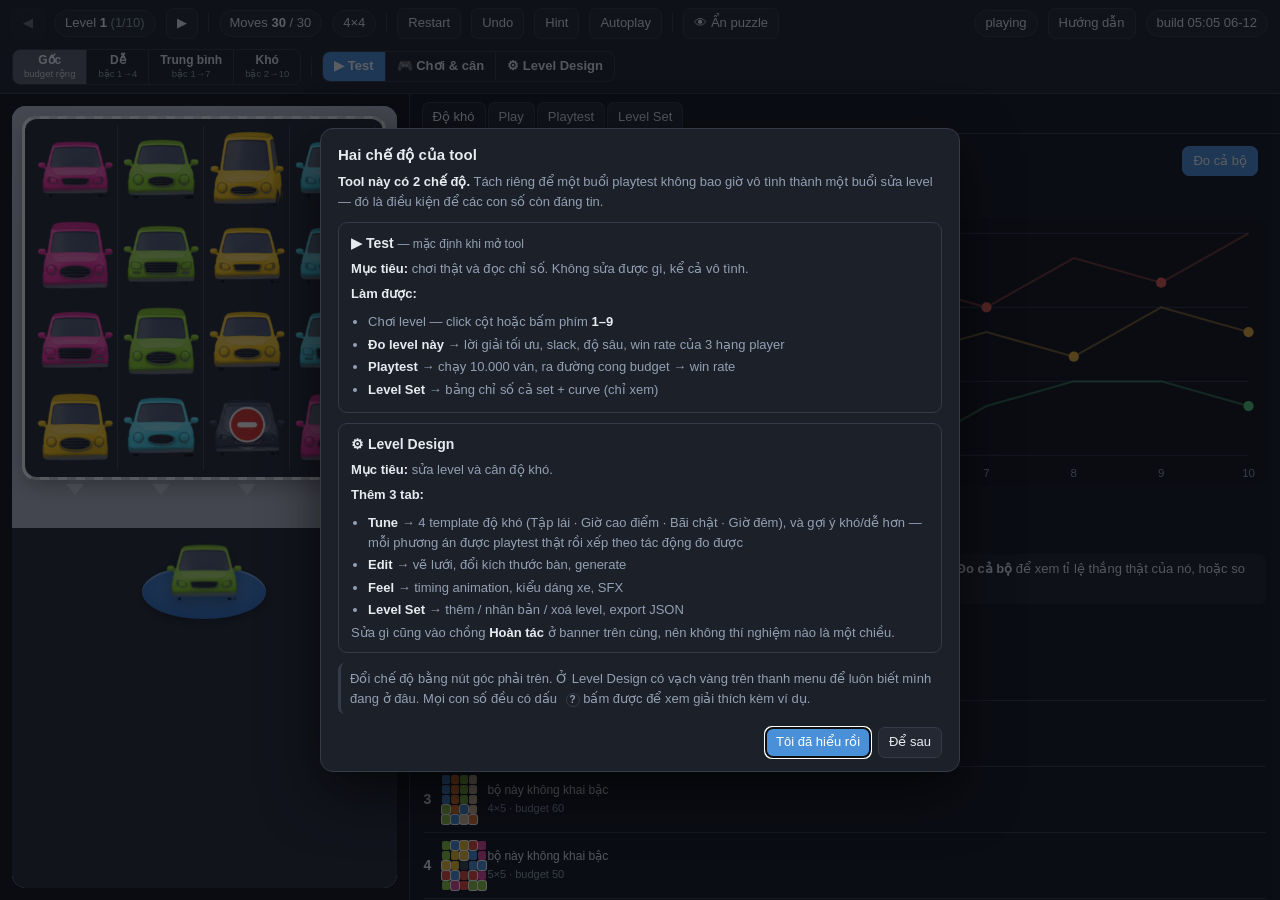
==== commit e48101c5: "fix: one line of intent per campaign, and Độ khó opens first The campaign blurbs ran three sentences" ====
--- a/index.html
+++ b/index.html
@@ -51,18 +51,18 @@
 
     <div id="side">
       <div id="tabs">
-        <button data-tab="play" class="on">Play</button>
+        <button data-tab="curve" class="on">Độ khó</button>
+        <button data-tab="play">Play</button>
         <button class="playtune-only" data-tab="journal">Nhật ký</button>
         <button class="design-only" data-tab="tune">Tune</button>
         <button class="design-only" data-tab="edit">Edit</button>
-        <button data-tab="curve">Độ khó</button>
         <button data-tab="playtest">Playtest</button>
         <button class="design-only" data-tab="feel">Feel</button>
         <button data-tab="set">Level Set</button>
       </div>
       <div id="panels">
 
-        <div class="panel on" data-panel="play">
+        <div class="panel" data-panel="play">
           <div class="row">
             <button class="primary" id="analyzePlay">Đo level này</button>
             <span class="hint" id="analyzePlayNote" style="margin:0">chạy solver + playtest nhanh để xem chỉ số</span>
@@ -191,7 +191,7 @@
           <div class="hint">Sinh từ bàn đã giải rồi chỉ đổi chỗ 2 xe, nên luôn hợp lệ. <b>strays</b> = số lần đổi chỗ, là dial độ khó chính. Muốn có <b>choice</b> thật thì đặt số màu &lt; số cột — khi đó 2 cột cùng màu và player phải chọn.</div>
         </div>
 
-        <div class="panel" data-panel="curve">
+        <div class="panel on" data-panel="curve">
           <div class="row">
             <span class="hint" style="margin:0" id="curveWho"></span>
             <span class="grow" style="flex:1"></span>
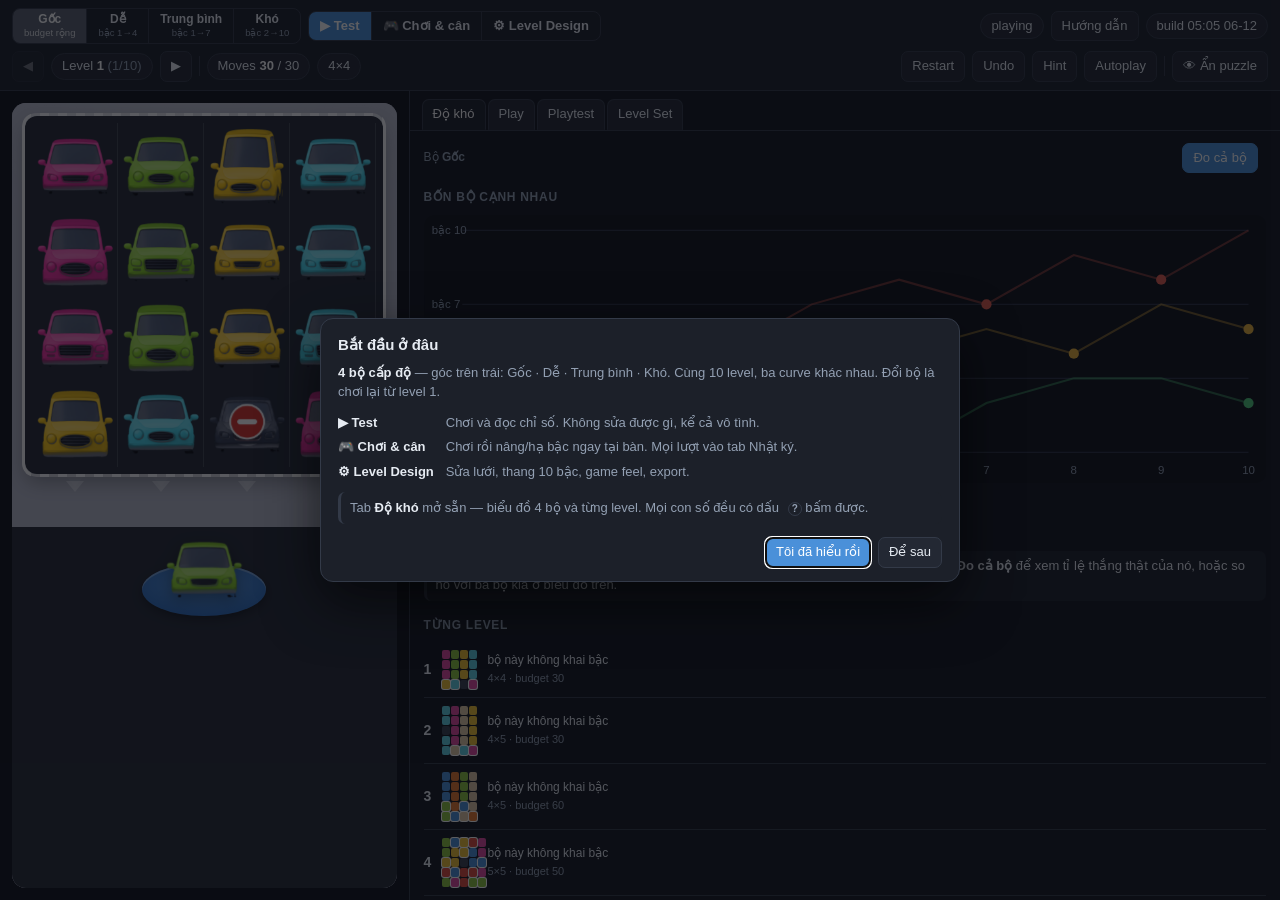
==== commit 813bf07e: "fix: header into a left and a right column Everything sat in one flowing row that wrapped wherever i" ====
--- a/index.html
+++ b/index.html
@@ -12,31 +12,43 @@
 </head>
 <body>
 <div id="app">
+  <!-- Two columns all the way down: left is "where am I", right is
+       "what can I do / what state is it in". -->
   <div id="top">
-    <button id="prevLv" title="Level trước">◀</button>
-    <span class="badge">Level <b id="lvName">1</b> <span id="lvCount" style="color:var(--ink-dim)"></span></span>
-    <button id="nextLv" title="Level sau">▶</button>
-    <span class="sep"></span>
-    <span class="badge" id="movesBadge">Moves <b>0</b></span>
-    <span class="badge" id="sizeBadge">4×4</span>
-    <span class="sep"></span>
-    <button id="restart">Restart</button>
-    <button id="undo">Undo</button>
-    <button id="hint">Hint</button>
-    <button id="autoplay">Autoplay</button>
-    <span class="sep"></span>
-    <button id="boardToggle" title="Ẩn/hiện khung puzzle — chỉ là hiển thị, không ảnh hưởng logic (phím B)"></button>
-    <span class="grow"></span>
-    <span class="badge" id="statusBadge">playing</span>
-    <button id="helpGuide" title="Hướng dẫn 2 chế độ">Hướng dẫn</button>
-    <span class="badge" id="buildStamp" title="thời điểm src/tool.js được sửa lần cuối — dùng để biết browser đã nạp bản mới chưa">build …</span>
-    <span class="sets" id="setPick"></span>
-    <span class="sep"></span>
-    <span class="modes" id="modeSwitch">
-      <button data-mode="test" title="Chỉ chơi và đọc chỉ số, không sửa được gì">▶ Test</button>
-      <button data-mode="playtune" title="Chơi rồi nâng/hạ bậc ngay tại bàn, ghi nhật ký">🎮 Chơi &amp; cân</button>
-      <button data-mode="design" title="Sửa lưới, cân độ khó, game feel">⚙ Level Design</button>
-    </span>
+    <div class="hdr-row">
+      <div class="hdr-left">
+        <span class="sets" id="setPick"></span>
+        <span class="modes" id="modeSwitch">
+          <button data-mode="test" title="Chỉ chơi và đọc chỉ số, không sửa được gì">▶ Test</button>
+          <button data-mode="playtune" title="Chơi rồi nâng/hạ bậc ngay tại bàn, ghi nhật ký">🎮 Chơi &amp; cân</button>
+          <button data-mode="design" title="Sửa lưới, cân độ khó, game feel">⚙ Level Design</button>
+        </span>
+      </div>
+      <div class="hdr-right">
+        <span class="badge" id="statusBadge">playing</span>
+        <button id="helpGuide" title="Hướng dẫn nhanh">Hướng dẫn</button>
+        <span class="badge" id="buildStamp" title="thời điểm src/tool.js sửa lần cuối — dùng để biết browser đã nạp bản mới chưa">build …</span>
+      </div>
+    </div>
+
+    <div class="hdr-row">
+      <div class="hdr-left">
+        <button id="prevLv" title="Level trước">◀</button>
+        <span class="badge">Level <b id="lvName">1</b> <span id="lvCount" style="color:var(--ink-dim)"></span></span>
+        <button id="nextLv" title="Level sau">▶</button>
+        <span class="sep"></span>
+        <span class="badge" id="movesBadge">Moves <b>0</b></span>
+        <span class="badge" id="sizeBadge">4×4</span>
+      </div>
+      <div class="hdr-right">
+        <button id="restart">Restart</button>
+        <button id="undo">Undo</button>
+        <button id="hint">Hint</button>
+        <button id="autoplay">Autoplay</button>
+        <span class="sep"></span>
+        <button id="boardToggle" title="Ẩn/hiện khung puzzle — chỉ là hiển thị, không ảnh hưởng logic (phím B)"></button>
+      </div>
+    </div>
   </div>
 
   <div id="playtuneBar"></div>
--- a/css/tool.css
+++ b/css/tool.css
@@ -36,9 +36,12 @@
 /* ---------- shell ---------- */
 #app { display: flex; flex-direction: column; height: 100%; }
 #top {
-  display: flex; align-items: center; gap: 10px; flex-wrap: wrap;
+  display: flex; flex-direction: column; gap: 7px;
   padding: 8px 12px; background: var(--panel); border-bottom: 1px solid var(--line);
 }
+.hdr-row { display: flex; align-items: center; gap: 10px; flex-wrap: wrap; }
+.hdr-left, .hdr-right { display: flex; align-items: center; gap: 7px; flex-wrap: wrap; }
+.hdr-right { margin-left: auto; }
 #top .sep { width: 1px; height: 20px; background: var(--line); }
 #top .grow { flex: 1; }
 .badge {
@@ -563,3 +566,8 @@
 .miniThumb i.hid { background: #12151d !important; box-shadow: inset 0 0 0 1px rgba(125,127,230,.6); }
 .legend { display: flex; gap: 12px; flex-wrap: wrap; font-size: 11px; color: var(--ink-dim); margin-top: 5px; }
 .legend i { display: inline-block; width: 10px; height: 3px; border-radius: 2px; margin-right: 4px; vertical-align: middle; }
+
+.guide-modes { display: grid; grid-template-columns: auto 1fr; gap: 5px 12px;
+               margin: 11px 0; align-items: baseline; }
+.guide-modes b { color: var(--ink); white-space: nowrap; }
+.guide-modes span { color: var(--ink-dim); }
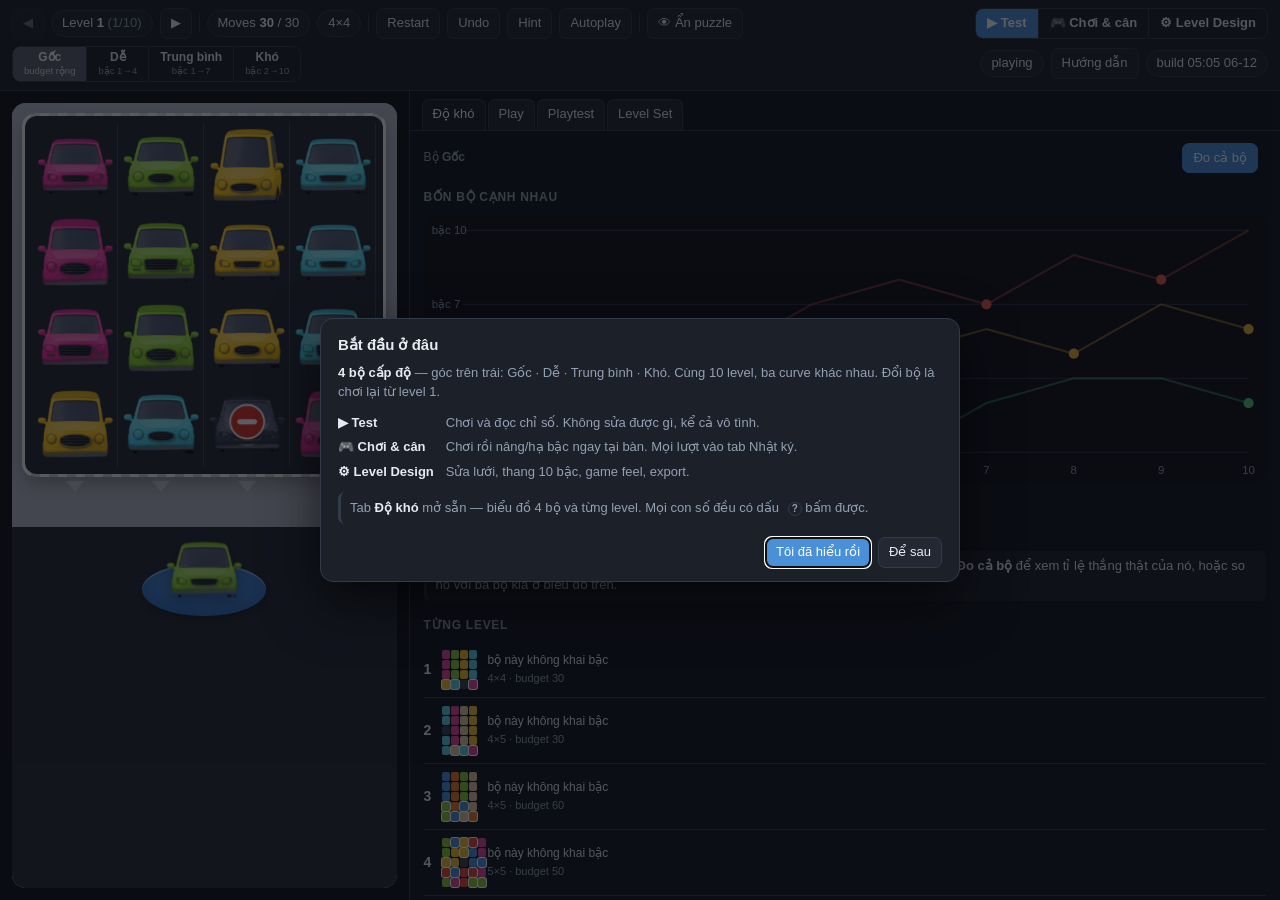
==== commit 4d08b924: "fix: header rows regrouped around the run in progress Row one now holds everything about the level b" ====
--- a/index.html
+++ b/index.html
@@ -12,25 +12,9 @@
 </head>
 <body>
 <div id="app">
-  <!-- Two columns all the way down: left is "where am I", right is
-       "what can I do / what state is it in". -->
+  <!-- Row 1 is the run in progress, with the mode switch parked far right.
+       Row 2 is the campaign and the meta readouts. -->
   <div id="top">
-    <div class="hdr-row">
-      <div class="hdr-left">
-        <span class="sets" id="setPick"></span>
-        <span class="modes" id="modeSwitch">
-          <button data-mode="test" title="Chỉ chơi và đọc chỉ số, không sửa được gì">▶ Test</button>
-          <button data-mode="playtune" title="Chơi rồi nâng/hạ bậc ngay tại bàn, ghi nhật ký">🎮 Chơi &amp; cân</button>
-          <button data-mode="design" title="Sửa lưới, cân độ khó, game feel">⚙ Level Design</button>
-        </span>
-      </div>
-      <div class="hdr-right">
-        <span class="badge" id="statusBadge">playing</span>
-        <button id="helpGuide" title="Hướng dẫn nhanh">Hướng dẫn</button>
-        <span class="badge" id="buildStamp" title="thời điểm src/tool.js sửa lần cuối — dùng để biết browser đã nạp bản mới chưa">build …</span>
-      </div>
-    </div>
-
     <div class="hdr-row">
       <div class="hdr-left">
         <button id="prevLv" title="Level trước">◀</button>
@@ -39,14 +23,31 @@
         <span class="sep"></span>
         <span class="badge" id="movesBadge">Moves <b>0</b></span>
         <span class="badge" id="sizeBadge">4×4</span>
-      </div>
-      <div class="hdr-right">
+        <span class="sep"></span>
         <button id="restart">Restart</button>
         <button id="undo">Undo</button>
         <button id="hint">Hint</button>
         <button id="autoplay">Autoplay</button>
         <span class="sep"></span>
         <button id="boardToggle" title="Ẩn/hiện khung puzzle — chỉ là hiển thị, không ảnh hưởng logic (phím B)"></button>
+      </div>
+      <div class="hdr-right">
+        <span class="modes" id="modeSwitch">
+          <button data-mode="test" title="Chỉ chơi và đọc chỉ số, không sửa được gì">▶ Test</button>
+          <button data-mode="playtune" title="Chơi rồi nâng/hạ bậc ngay tại bàn, ghi nhật ký">🎮 Chơi &amp; cân</button>
+          <button data-mode="design" title="Sửa lưới, cân độ khó, game feel">⚙ Level Design</button>
+        </span>
+      </div>
+    </div>
+
+    <div class="hdr-row">
+      <div class="hdr-left">
+        <span class="sets" id="setPick"></span>
+      </div>
+      <div class="hdr-right">
+        <span class="badge" id="statusBadge">playing</span>
+        <button id="helpGuide" title="Hướng dẫn nhanh">Hướng dẫn</button>
+        <span class="badge" id="buildStamp" title="thời điểm src/tool.js sửa lần cuối — dùng để biết browser đã nạp bản mới chưa">build …</span>
       </div>
     </div>
   </div>
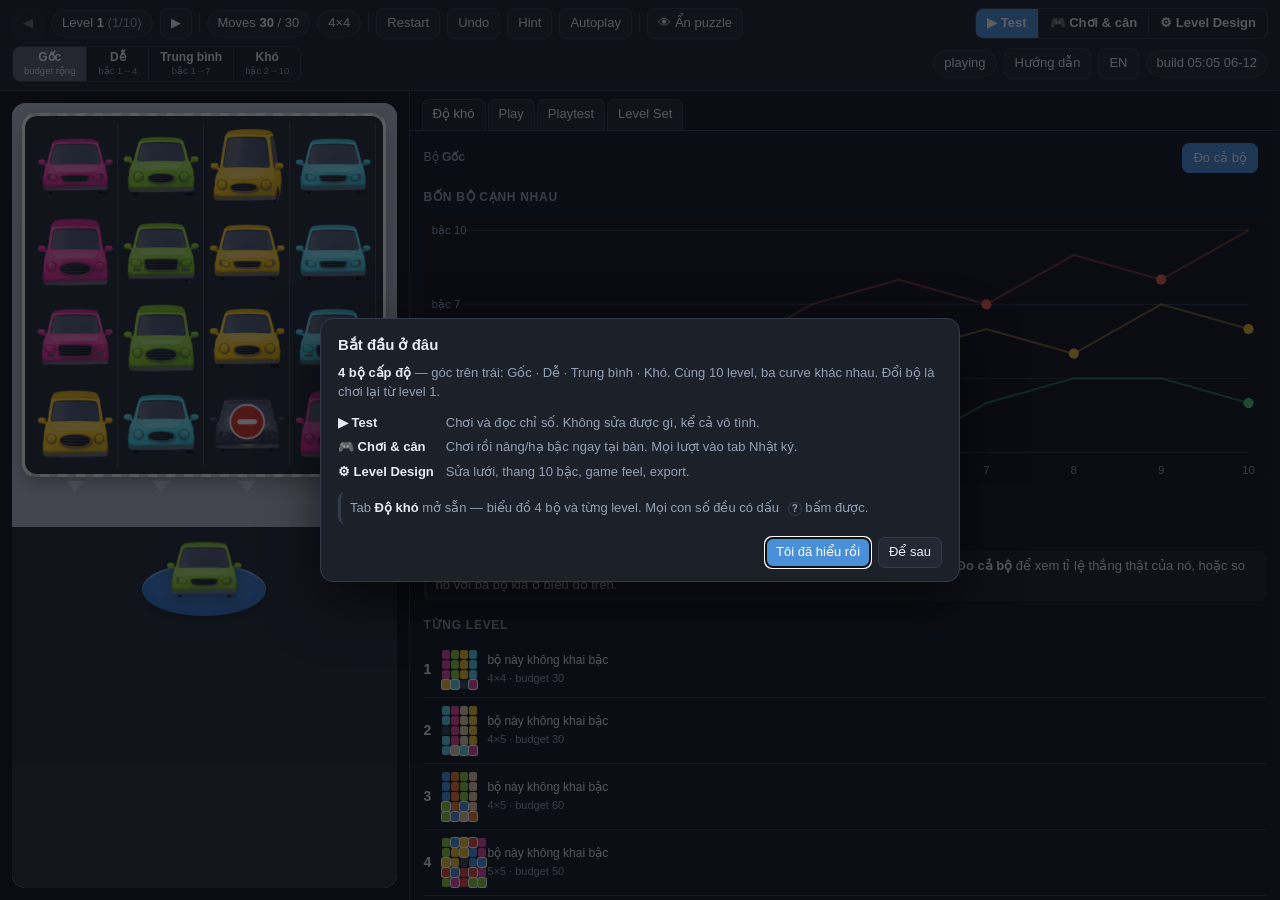
==== commit d1117179: "feat: bilingual UI (vi/en) with a header toggle Two mechanisms, deliberately separate. Short labels " ====
--- a/index.html
+++ b/index.html
@@ -17,25 +17,25 @@
   <div id="top">
     <div class="hdr-row">
       <div class="hdr-left">
-        <button id="prevLv" title="Level trước">◀</button>
-        <span class="badge">Level <b id="lvName">1</b> <span id="lvCount" style="color:var(--ink-dim)"></span></span>
-        <button id="nextLv" title="Level sau">▶</button>
+        <button id="prevLv" data-i18n-title="prevLevel">◀</button>
+        <span class="badge"><span data-i18n="level">Level</span> <b id="lvName">1</b> <span id="lvCount" style="color:var(--ink-dim)"></span></span>
+        <button id="nextLv" data-i18n-title="nextLevel">▶</button>
         <span class="sep"></span>
         <span class="badge" id="movesBadge">Moves <b>0</b></span>
         <span class="badge" id="sizeBadge">4×4</span>
         <span class="sep"></span>
-        <button id="restart">Restart</button>
-        <button id="undo">Undo</button>
-        <button id="hint">Hint</button>
-        <button id="autoplay">Autoplay</button>
+        <button id="restart" data-i18n="restart">Restart</button>
+        <button id="undo" data-i18n="undo">Undo</button>
+        <button id="hint" data-i18n="hint">Hint</button>
+        <button id="autoplay" data-i18n="autoplay">Autoplay</button>
         <span class="sep"></span>
-        <button id="boardToggle" title="Ẩn/hiện khung puzzle — chỉ là hiển thị, không ảnh hưởng logic (phím B)"></button>
+        <button id="boardToggle" data-i18n-title="boardToggleT"></button>
       </div>
       <div class="hdr-right">
         <span class="modes" id="modeSwitch">
-          <button data-mode="test" title="Chỉ chơi và đọc chỉ số, không sửa được gì">▶ Test</button>
-          <button data-mode="playtune" title="Chơi rồi nâng/hạ bậc ngay tại bàn, ghi nhật ký">🎮 Chơi &amp; cân</button>
-          <button data-mode="design" title="Sửa lưới, cân độ khó, game feel">⚙ Level Design</button>
+          <button data-mode="test" data-i18n-title="modeTestT" data-i18n="modeTest">▶ Test</button>
+          <button data-mode="playtune" data-i18n-title="modePlaytuneT" data-i18n="modePlaytune">🎮 Chơi &amp; cân</button>
+          <button data-mode="design" data-i18n-title="modeDesignT" data-i18n="modeDesign">⚙ Level Design</button>
         </span>
       </div>
     </div>
@@ -46,8 +46,9 @@
       </div>
       <div class="hdr-right">
         <span class="badge" id="statusBadge">playing</span>
-        <button id="helpGuide" title="Hướng dẫn nhanh">Hướng dẫn</button>
-        <span class="badge" id="buildStamp" title="thời điểm src/tool.js sửa lần cuối — dùng để biết browser đã nạp bản mới chưa">build …</span>
+        <button id="helpGuide" data-i18n-title="guideT" data-i18n="guide">Hướng dẫn</button>
+        <button id="langToggle" data-i18n="langLabel" data-i18n-title="langTitle"></button>
+        <span class="badge" id="buildStamp" data-i18n-title="buildT">build …</span>
       </div>
     </div>
   </div>
@@ -64,209 +65,209 @@
 
     <div id="side">
       <div id="tabs">
-        <button data-tab="curve" class="on">Độ khó</button>
-        <button data-tab="play">Play</button>
-        <button class="playtune-only" data-tab="journal">Nhật ký</button>
-        <button class="design-only" data-tab="tune">Tune</button>
-        <button class="design-only" data-tab="edit">Edit</button>
-        <button data-tab="playtest">Playtest</button>
-        <button class="design-only" data-tab="feel">Feel</button>
-        <button data-tab="set">Level Set</button>
+        <button data-tab="curve" class="on" data-i18n="tabCurve">Độ khó</button>
+        <button data-tab="play" data-i18n="tabPlay">Play</button>
+        <button class="playtune-only" data-tab="journal" data-i18n="tabJournal">Nhật ký</button>
+        <button class="design-only" data-tab="tune" data-i18n="tabTune">Tune</button>
+        <button class="design-only" data-tab="edit" data-i18n="tabEdit">Edit</button>
+        <button data-tab="playtest" data-i18n="tabPlaytest">Playtest</button>
+        <button class="design-only" data-tab="feel" data-i18n="tabFeel">Feel</button>
+        <button data-tab="set" data-i18n="tabSet">Level Set</button>
       </div>
       <div id="panels">
 
         <div class="panel" data-panel="play">
           <div class="row">
-            <button class="primary" id="analyzePlay">Đo level này</button>
-            <span class="hint" id="analyzePlayNote" style="margin:0">chạy solver + playtest nhanh để xem chỉ số</span>
+            <button class="primary" id="analyzePlay" data-i18n="measureThis">Đo level này</button>
+            <span class="hint" id="analyzePlayNote" style="margin:0" data-i18n="measureHint"></span>
           </div>
           <div class="flag" id="modeHint" style="margin-bottom:10px"></div>
-          <h3>Level hiện tại</h3>
+          <h3 data-i18n="curLevel">Level hiện tại</h3>
           <div class="metrics" id="playMetrics"></div>
-          <h3>Đọc số thế nào</h3>
-          <div class="hint">Bấm dấu <span class="help" data-help="do-sau"></span> cạnh bất kỳ con số nào để xem giải thích kèm ví dụ lấy từ chính 10 level này.</div>
-          <h3>Move log</h3>
+          <h3 data-i18n="howToRead">Đọc số thế nào</h3>
+          <div class="hint"><span data-i18n="howToReadA"></span> <span class="help" data-help="do-sau"></span> <span data-i18n="howToReadB"></span></div>
+          <h3 data-i18n="moveLog">Move log</h3>
           <div class="log" id="moveLog">—</div>
         </div>
 
         <div class="panel" data-panel="journal">
           <div id="setIntent" class="card"></div>
-          <h3>Bậc đã chốt cho từng level</h3>
+          <h3 data-i18n="lockedTiers">Bậc đã chốt cho từng level</h3>
           <div id="journalSet"></div>
-          <h3>Curve bậc</h3>
+          <h3 data-i18n="tierCurve">Curve bậc</h3>
           <div id="journalCurve"></div>
-          <h3>Nhật ký lượt chơi</h3>
-          <div class="row">
-            <button id="journalClear">Xoá nhật ký</button>
-            <button id="journalCopy">Copy JSON</button>
+          <h3 data-i18n="runLog">Nhật ký lượt chơi</h3>
+          <div class="row">
+            <button id="journalClear" data-i18n="clearLog">Xoá nhật ký</button>
+            <button id="journalCopy" data-i18n="copyJson">Copy JSON</button>
             <span class="hint" id="journalCount" style="margin:0"></span>
           </div>
           <div id="journalLog"></div>
         </div>
 
         <div class="panel" data-panel="tune">
-          <h3>Template độ khó <span class="help" data-help="template"></span></h3>
+          <h3><span data-i18n="tplTitle"></span> <span class="help" data-help="template"></span></h3>
           <div class="row">
             <span class="hint" id="tplNow" style="margin:0">—</span>
           </div>
           <div class="row">
-            <label style="min-width:0">Áp dụng cho</label>
+            <label style="min-width:0" data-i18n="applyTo"></label>
             <select id="tplScope">
-              <option value="one">chỉ level đang chọn</option>
-              <option value="all">toàn bộ level</option>
-              <option value="range">khoảng tuỳ chọn</option>
+              <option value="one" data-i18n="scopeOne"></option>
+              <option value="all" data-i18n="scopeAll"></option>
+              <option value="range" data-i18n="scopeRange"></option>
             </select>
             <span id="tplRange" style="display:none">
-              <label style="min-width:0">từ</label>
+              <label style="min-width:0" data-i18n="from"></label>
               <input type="number" id="tplFrom" value="1" min="1" style="width:56px">
-              <label style="min-width:0">đến</label>
+              <label style="min-width:0" data-i18n="to"></label>
               <input type="number" id="tplTo" value="10" min="1" style="width:56px">
             </span>
             <span class="grow" style="flex:1"></span>
-            <label style="min-width:0">seed</label>
+            <label style="min-width:0" data-i18n="seed"></label>
             <input type="number" id="tplSeed" value="1" style="width:56px">
             <span class="hint" id="tplProgress" style="margin:0"></span>
           </div>
           <div id="tplCards"></div>
           <details style="margin-top:8px">
-            <summary class="hint" style="cursor:pointer">Sửa template (JSON)</summary>
+            <summary class="hint" style="cursor:pointer" data-i18n="editTpl"></summary>
             <textarea id="tplJson" rows="14" spellcheck="false"></textarea>
-            <div class="row"><button id="tplLoad">Nạp JSON này</button><button id="tplReset">Về mặc định</button></div>
+            <div class="row"><button id="tplLoad" data-i18n="loadThisJson"></button><button id="tplReset" data-i18n="resetDefault"></button></div>
           </details>
 
-          <h3>Cân chỉnh độ khó <span class="help" data-help="do-kho"></span></h3>
+          <h3><span data-i18n="tuneTitle"></span> <span class="help" data-help="do-kho"></span></h3>
           <div class="metrics" id="tunerScore"></div>
           <div class="row" style="margin-top:9px">
-            <button class="primary" id="wantHarder">Muốn khó hơn</button>
-            <button class="primary" id="wantEasier">Muốn dễ hơn</button>
-            <label style="min-width:0">playout / phương án <span class="help" data-help="playout-runs"></span></label>
+            <button class="primary" id="wantHarder" data-i18n="wantHarder"></button>
+            <button class="primary" id="wantEasier" data-i18n="wantEasier"></button>
+            <label style="min-width:0"><span data-i18n="playoutsPer"></span> <span class="help" data-help="playout-runs"></span></label>
             <input type="number" id="suggestRuns" value="900" step="300" style="width:82px">
             <span id="suggestProgress" class="hint" style="margin:0"></span>
           </div>
           <div id="suggestions"></div>
 
-          <h3>Phân tích solver</h3>
-          <div class="row">
-            <button class="primary" id="analyze">Analyze level này</button>
-            <label style="min-width:0">node cap</label>
+          <h3 data-i18n="solverTitle"></h3>
+          <div class="row">
+            <button class="primary" id="analyze" data-i18n="analyzeThis"></button>
+            <label style="min-width:0" data-i18n="nodeCap"></label>
             <input type="number" id="nodeCap" value="300000" step="50000" style="width:96px">
-            <label style="min-width:0">playouts</label>
+            <label style="min-width:0" data-i18n="playoutsW"></label>
             <input type="number" id="runs" value="300" step="50" style="width:74px">
-            <label style="min-width:0">lỗi tay <span class="help" data-help="loi-tay"></span></label>
+            <label style="min-width:0"><span data-i18n="mistakeRate"></span> <span class="help" data-help="loi-tay"></span></label>
             <input type="number" id="eps" value="0.08" step="0.02" min="0" max="1" style="width:64px">
           </div>
           <div class="metrics" id="tuneMetrics"></div>
-          <h3>Đánh giá</h3>
+          <h3 data-i18n="verdict"></h3>
           <div class="flags" id="tuneFlags"></div>
-          <h3>Move budget</h3>
-          <div class="row">
-            <label>slack mục tiêu</label>
+          <h3 data-i18n="moveBudget"></h3>
+          <div class="row">
+            <label data-i18n="slackTarget"></label>
             <input type="number" id="slackTarget" value="1.6" step="0.1" min="1" style="width:74px">
-            <button id="applyBudget">Set budget = minMoves × slack</button>
-          </div>
-          <h3>Lời giải tối ưu</h3>
-          <div class="log" id="solutionLog">chưa analyze</div>
+            <button id="applyBudget" data-i18n="setBudgetBtn"></button>
+          </div>
+          <h3 data-i18n="bestSolution"></h3>
+          <div class="log" id="solutionLog" data-i18n="notAnalyzed"></div>
         </div>
 
         <div class="panel" data-panel="edit">
           <div class="row">
-            <label>cols × rows</label>
+            <label data-i18n="colsRows"></label>
             <input type="number" id="edCols" min="2" max="9" style="width:60px">
             <input type="number" id="edRows" min="2" max="9" style="width:60px">
-            <label style="min-width:0">moves</label>
+            <label style="min-width:0" data-i18n="movesLabel"></label>
             <input type="number" id="edMoves" min="1" style="width:74px">
-            <label style="min-width:0">theme</label>
+            <label style="min-width:0" data-i18n="theme"></label>
             <select id="edTheme"><option value="city">city</option><option value="suburb">suburb</option></select>
           </div>
-          <h3>Brush</h3>
+          <h3 data-i18n="brush"></h3>
           <div class="swatches" id="brushes"></div>
           <div class="row" style="margin-top:7px">
-            <label style="min-width:0"><input type="checkbox" id="brushHidden"> tô kèm ẩn (?)</label>
-            <span class="hint" style="margin:0">Click ô = tô. Right-click ô = bật/tắt ẩn.</span>
-          </div>
-          <h3>Grid <span class="hint" style="margin:0">(hàng trên = đỉnh cột, xe chèn vào đây)</span></h3>
+            <label style="min-width:0"><input type="checkbox" id="brushHidden"> <span data-i18n="paintHidden"></span></label>
+            <span class="hint" style="margin:0" data-i18n="paintHelp"></span>
+          </div>
+          <h3><span data-i18n="gridWord"></span> <span class="hint" style="margin:0" data-i18n="gridNote"></span></h3>
           <div id="editGrid"></div>
-          <div class="row"><label>xe trên pad</label><div id="padCell"></div></div>
-          <h3>Đếm xe</h3>
+          <div class="row"><label data-i18n="padCar"></label><div id="padCell"></div></div>
+          <h3 data-i18n="carCount"></h3>
           <div class="countList" id="counts"></div>
           <div class="flags" id="editFlags" style="margin-top:8px"></div>
-          <h3>Generate</h3>
-          <div class="row">
-            <label>số màu</label><input type="number" id="genColors" value="4" min="1" max="9" style="width:60px">
-            <label style="min-width:0">strays</label><input type="number" id="genStrays" value="6" min="0" style="width:60px">
-            <label style="min-width:0">ẩn</label><input type="number" id="genHidden" value="0" min="0" style="width:60px">
-            <label style="min-width:0">seed</label><input type="number" id="genSeed" value="1" style="width:60px">
-          </div>
-          <div class="row">
-            <label><input type="checkbox" id="genRevInGrid" checked> xe ngược chiều nằm trong grid</label>
-            <button id="genBtn">Generate vào level này</button>
-          </div>
-          <div class="hint">Sinh từ bàn đã giải rồi chỉ đổi chỗ 2 xe, nên luôn hợp lệ. <b>strays</b> = số lần đổi chỗ, là dial độ khó chính. Muốn có <b>choice</b> thật thì đặt số màu &lt; số cột — khi đó 2 cột cùng màu và player phải chọn.</div>
+          <h3 data-i18n="generate"></h3>
+          <div class="row">
+            <label data-i18n="colorCount"></label><input type="number" id="genColors" value="4" min="1" max="9" style="width:60px">
+            <label style="min-width:0" data-i18n="straysWord"></label><input type="number" id="genStrays" value="6" min="0" style="width:60px">
+            <label style="min-width:0" data-i18n="hiddenWord"></label><input type="number" id="genHidden" value="0" min="0" style="width:60px">
+            <label style="min-width:0" data-i18n="seed"></label><input type="number" id="genSeed" value="1" style="width:60px">
+          </div>
+          <div class="row">
+            <label><input type="checkbox" id="genRevInGrid" checked> <span data-i18n="revInGrid"></span></label>
+            <button id="genBtn" data-i18n="genIntoLevel"></button>
+          </div>
+          <div class="hint" data-i18n-html="genHelp"></div>
         </div>
 
         <div class="panel on" data-panel="curve">
           <div class="row">
             <span class="hint" style="margin:0" id="curveWho"></span>
             <span class="grow" style="flex:1"></span>
-            <button class="primary" id="curveMeasure">Đo cả bộ</button>
+            <button class="primary" id="curveMeasure" data-i18n="measureWholeSet">Đo cả bộ</button>
             <span class="hint" id="curveProgress" style="margin:0"></span>
           </div>
-          <h3>Bốn bộ cạnh nhau</h3>
+          <h3 data-i18n="fourSets">Bốn bộ cạnh nhau</h3>
           <div id="curveCompare"></div>
-          <h3>Bộ đang chọn</h3>
+          <h3 data-i18n="activeSet">Bộ đang chọn</h3>
           <div id="curveActive"></div>
-          <h3>Từng level</h3>
+          <h3 data-i18n="perLevel">Từng level</h3>
           <div id="curveLevels"></div>
         </div>
 
         <div class="panel" data-panel="playtest">
           <div class="row">
-            <button class="primary" id="runPlaytest">Chạy playtest</button>
-            <label style="min-width:0">số lần</label>
+            <button class="primary" id="runPlaytest" data-i18n="runPlaytest"></button>
+            <label style="min-width:0" data-i18n="runCount"></label>
             <input type="number" id="ptRuns" value="10000" step="1000" style="width:96px">
-            <label style="min-width:0"><input type="checkbox" id="ptBlind" checked> player không thấy xe ẩn</label>
+            <label style="min-width:0"><input type="checkbox" id="ptBlind" checked> <span data-i18n="blindPlayer"></span></label>
             <span id="ptProgress" class="hint" style="margin:0"></span>
           </div>
-          <div class="hint">Mỗi lần chơi được chạy với budget <b>không giới hạn</b> rồi ghi lại số move thực dùng. Một lượt chạy cho ra luôn cả đường cong budget → win rate, nên câu hỏi không còn là "50 move có ổn không" mà là "muốn win rate bao nhiêu thì đặt budget mấy".</div>
+          <div class="hint" data-i18n-html="playtestHelp"></div>
           <div id="ptSummary"></div>
-          <h3>Budget → win rate <span class="help" data-help="budget-curve"></span></h3>
+          <h3><span data-i18n="budgetToWin"></span> <span class="help" data-help="budget-curve"></span></h3>
           <div id="ptCurve"></div>
-          <h3>Số move thực dùng</h3>
+          <h3 data-i18n="movesActually"></h3>
           <div id="ptHist"></div>
-          <h3>Kết luận <span class="help" data-help="no-dead-end"></span></h3>
+          <h3><span data-i18n="conclusion"></span> <span class="help" data-help="no-dead-end"></span></h3>
           <div class="flags" id="ptFlags"></div>
         </div>
 
         <div class="panel" data-panel="feel">
           <div class="row">
-            <label>preset</label>
+            <label data-i18n="preset"></label>
             <select id="feelPreset"></select>
-            <button id="feelReset">Reset</button>
+            <button id="feelReset" data-i18n="resetWord"></button>
             <label style="min-width:0"><input type="checkbox" id="sfxOn" checked> SFX</label>
-            <label style="min-width:0"><input type="checkbox" id="useSprites"> dùng sprite xe (assets/shapes)</label>
+            <label style="min-width:0"><input type="checkbox" id="useSprites"> <span data-i18n="useSprites"></span></label>
           </div>
           <div id="feelSliders"></div>
-          <h3>Feel JSON</h3>
+          <h3 data-i18n="feelJson"></h3>
           <textarea id="feelJson" rows="9" spellcheck="false"></textarea>
-          <div class="row"><button id="feelLoad">Load JSON này</button><button id="feelCopy">Copy</button></div>
+          <div class="row"><button id="feelLoad" data-i18n="loadJson"></button><button id="feelCopy" data-i18n="copyWord"></button></div>
         </div>
 
         <div class="panel" data-panel="set">
           <div class="row">
-            <button class="primary" id="runAll">Analyze cả set</button>
-            <span class="design-only"><button id="addLevel">+ Level</button></span>
-            <span class="design-only"><button id="dupLevel">Duplicate</button></span>
-            <span class="design-only"><button id="delLevel">Delete</button></span>
+            <button class="primary" id="runAll" data-i18n="analyzeAll"></button>
+            <span class="design-only"><button id="addLevel" data-i18n="addLevel"></button></span>
+            <span class="design-only"><button id="dupLevel" data-i18n="duplicate"></button></span>
+            <span class="design-only"><button id="delLevel" data-i18n="del"></button></span>
           </div>
           <div id="setTableWrap"><table class="grid" id="setTable"></table></div>
-          <h3>Curve</h3>
+          <h3 data-i18n="curveWord"></h3>
           <div id="curve"></div>
           <div class="design-only">
-            <h3>Export</h3>
+            <h3 data-i18n="exportWord"></h3>
             <div class="row">
-              <button class="primary" id="exportBtn">Xuất JSON set</button>
-              <button id="downloadBtn">Download .json</button>
-              <button id="importBtn">Import từ textarea</button>
+              <button class="primary" id="exportBtn" data-i18n="exportJson"></button>
+              <button id="downloadBtn" data-i18n="downloadJson"></button>
+              <button id="importBtn" data-i18n="importJson"></button>
             </div>
             <textarea id="exportJson" rows="14" spellcheck="false"></textarea>
           </div>
@@ -284,7 +285,7 @@
    the load order, which plain dynamic injection would not. */
 (function () {
   var t = Date.now();
-  [ 'help', 'modal', 'sprites', 'engine', 'levels', 'sets', 'solver', 'gen', 'playtest',
+  [ 'i18n', 'help', 'modal', 'sprites', 'engine', 'levels', 'sets', 'solver', 'gen', 'playtest',
     'tuner', 'difficulty', 'feel', 'render', 'tool'
   ].forEach(function (m) {
     document.write('<script src="src/' + m + '.js?t=' + t + '"><\/script>');
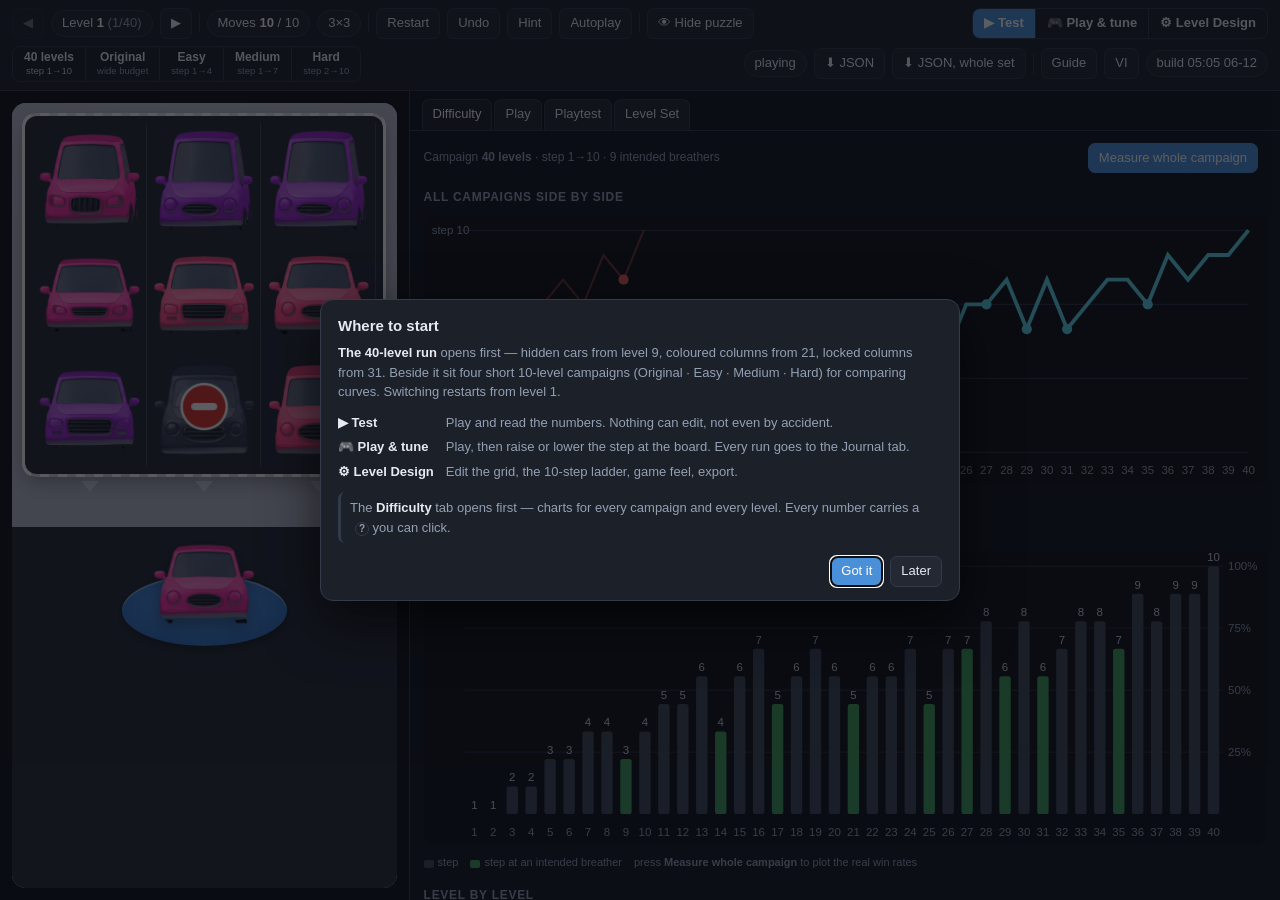
==== commit 40a8d5b5: "feat: locked and coloured columns, client JSON export, a 40-level run Two mechanics, both authored o" ====
--- a/index.html
+++ b/index.html
@@ -46,6 +46,9 @@
       </div>
       <div class="hdr-right">
         <span class="badge" id="statusBadge">playing</span>
+        <button id="gcQuickOne" data-i18n="gcQuickOne" data-i18n-title="gcQuickOneT"></button>
+        <button id="gcQuickAll" data-i18n="gcQuickAll" data-i18n-title="gcQuickAllT"></button>
+        <span class="sep"></span>
         <button id="helpGuide" data-i18n-title="guideT" data-i18n="guide">Hướng dẫn</button>
         <button id="langToggle" data-i18n="langLabel" data-i18n-title="langTitle"></button>
         <span class="badge" id="buildStamp" data-i18n-title="buildT">build …</span>
@@ -187,6 +190,8 @@
           </div>
           <h3><span data-i18n="gridWord"></span> <span class="hint" style="margin:0" data-i18n="gridNote"></span></h3>
           <div id="editGrid"></div>
+          <h3><span data-i18n="colRules"></span> <span class="hint" style="margin:0" data-i18n="colRulesNote"></span></h3>
+          <div id="colRules"></div>
           <div class="row"><label data-i18n="padCar"></label><div id="padCell"></div></div>
           <h3 data-i18n="carCount"></h3>
           <div class="countList" id="counts"></div>
@@ -270,6 +275,26 @@
               <button id="importBtn" data-i18n="importJson"></button>
             </div>
             <textarea id="exportJson" rows="14" spellcheck="false"></textarea>
+            <h3 data-i18n="gcHead"></h3>
+            <div class="row">
+              <label data-i18n="gcExtraLabel"></label>
+              <input type="number" id="gcExtra" min="0" max="8" value="0" style="width:56px">
+              <label style="min-width:0" data-i18n="gcAttempts"></label>
+              <input type="number" id="gcAttempts" value="1000" step="100" min="1" style="width:82px">
+              <label style="min-width:0" data-i18n="gcSteps"></label>
+              <input type="number" id="gcSteps" value="0" min="0" style="width:56px">
+              <label style="min-width:0"><input type="checkbox" id="gcHard"> <span data-i18n="gcHardLabel"></span></label>
+            </div>
+            <div class="row">
+              <button class="primary" id="gcOne" data-i18n="gcOne"></button>
+              <button id="gcAll" data-i18n="gcAll"></button>
+              <button id="gcDown" data-i18n="gcDown"></button>
+              <button id="gcDownAll" data-i18n="gcDownAll"></button>
+              <button id="gcImport" data-i18n="gcImport"></button>
+              <span class="hint" id="gcNote" style="margin:0"></span>
+            </div>
+            <div class="hint" data-i18n-html="gcHelp"></div>
+            <textarea id="gcJson" rows="14" spellcheck="false"></textarea>
           </div>
         </div>
 
@@ -285,8 +310,8 @@
    the load order, which plain dynamic injection would not. */
 (function () {
   var t = Date.now();
-  [ 'i18n', 'help', 'modal', 'sprites', 'engine', 'levels', 'sets', 'solver', 'gen', 'playtest',
-    'tuner', 'difficulty', 'feel', 'render', 'tool'
+  [ 'i18n', 'help', 'modal', 'sprites', 'engine', 'levels', 'sets', 'set40', 'solver', 'gen',
+    'gameconfig', 'playtest', 'tuner', 'difficulty', 'feel', 'render', 'tool'
   ].forEach(function (m) {
     document.write('<script src="src/' + m + '.js?t=' + t + '"><\/script>');
   });
--- a/css/tool.css
+++ b/css/tool.css
@@ -111,6 +111,15 @@
 .sw.rev::before { content: ''; position: absolute; width: 9px; height: 2.5px; background: #fff; border-radius: 2px; z-index: 2; }
 .sw.q { background: #171a22; color: #7b7ce0; font-weight: 700; display: grid; place-items: center; }
 .editGrid { display: inline-grid; gap: 3px; margin: 6px 0; }
+.colRules { display: grid; gap: 4px; margin: 6px 0 2px; }
+.colRule {
+  display: grid; gap: 3px; padding: 4px; border-radius: 6px;
+  background: rgba(255,255,255,.04); border: 1px solid rgba(255,255,255,.07);
+}
+.colRuleHead { font: 700 10px/1 ui-sans-serif, system-ui; color: var(--ink-dim); text-align: center; }
+.colRule input, .colRule select {
+  width: 100%; min-width: 0; font-size: 11px; padding: 2px 3px;
+}
 .editCell {
   width: 30px; height: 34px; border-radius: 6px; cursor: pointer;
   border: 1px solid rgba(0,0,0,.35); position: relative;
@@ -194,6 +203,19 @@
   content: ''; position: absolute; left: 5px; top: 3px; width: 6px; height: 10px;
   border: solid #6ee07a; border-width: 0 2.6px 2.6px 0; transform: rotate(42deg);
 }
+.gate-lock {
+  position: absolute; inset: 0; display: none; place-items: center;
+  font: 700 11px/1 ui-sans-serif, system-ui; color: #f0d68a; white-space: nowrap;
+  text-shadow: 0 1px 2px rgba(0,0,0,.8);
+}
+.gate.sealed .gate-arrow { display: none; }
+.gate.sealed .gate-lock { display: grid; }
+.gate-want {
+  position: absolute; right: 2px; top: 1px; width: 9px; height: 9px; border-radius: 50%;
+  box-shadow: 0 0 0 1.5px rgba(255,255,255,.75), 0 1px 3px rgba(0,0,0,.5);
+}
+.hit.wants { box-shadow: inset 0 0 0 2px var(--want, transparent); }
+.hit.wants:hover { background: rgba(255,255,255,.10); }
 .gate.nudge { animation: nudge .4s; }
 @keyframes nudge { 0%,100% { transform: translateY(0); } 50% { transform: translateY(4px); } }
 
